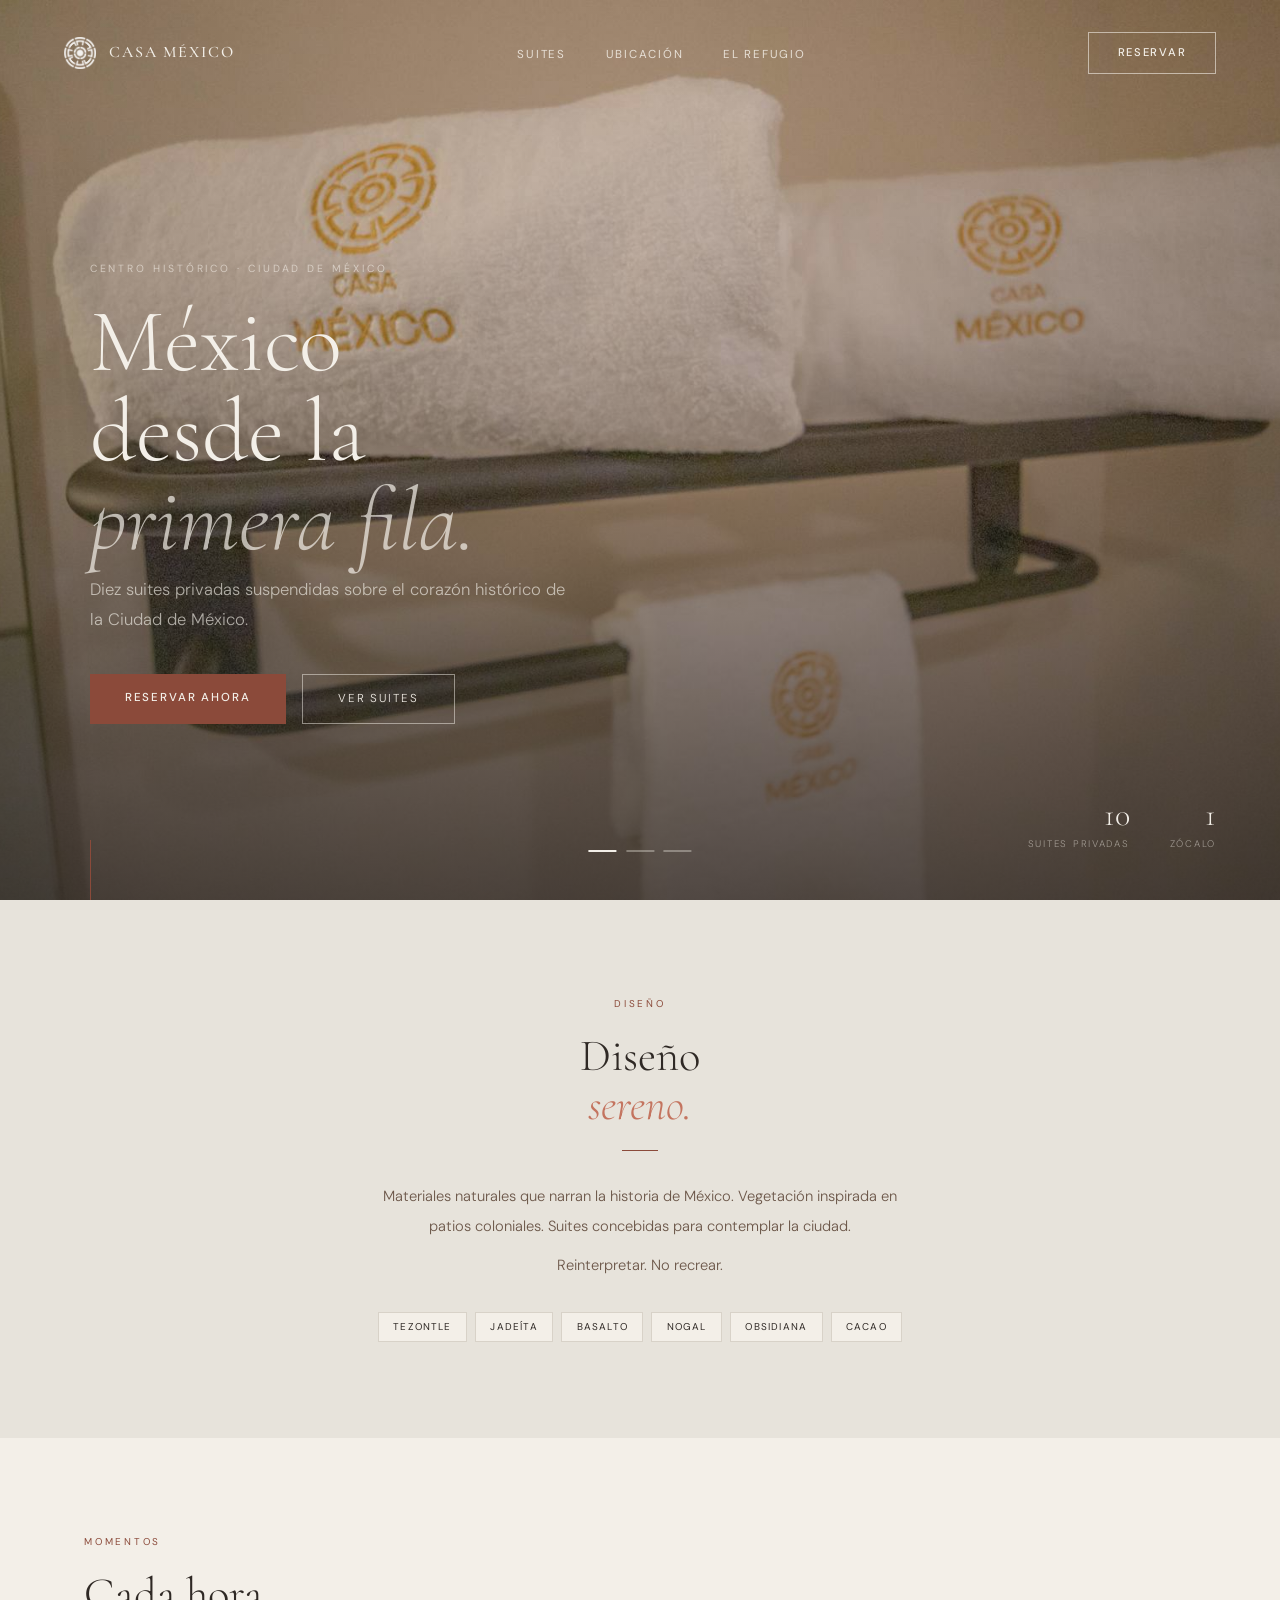
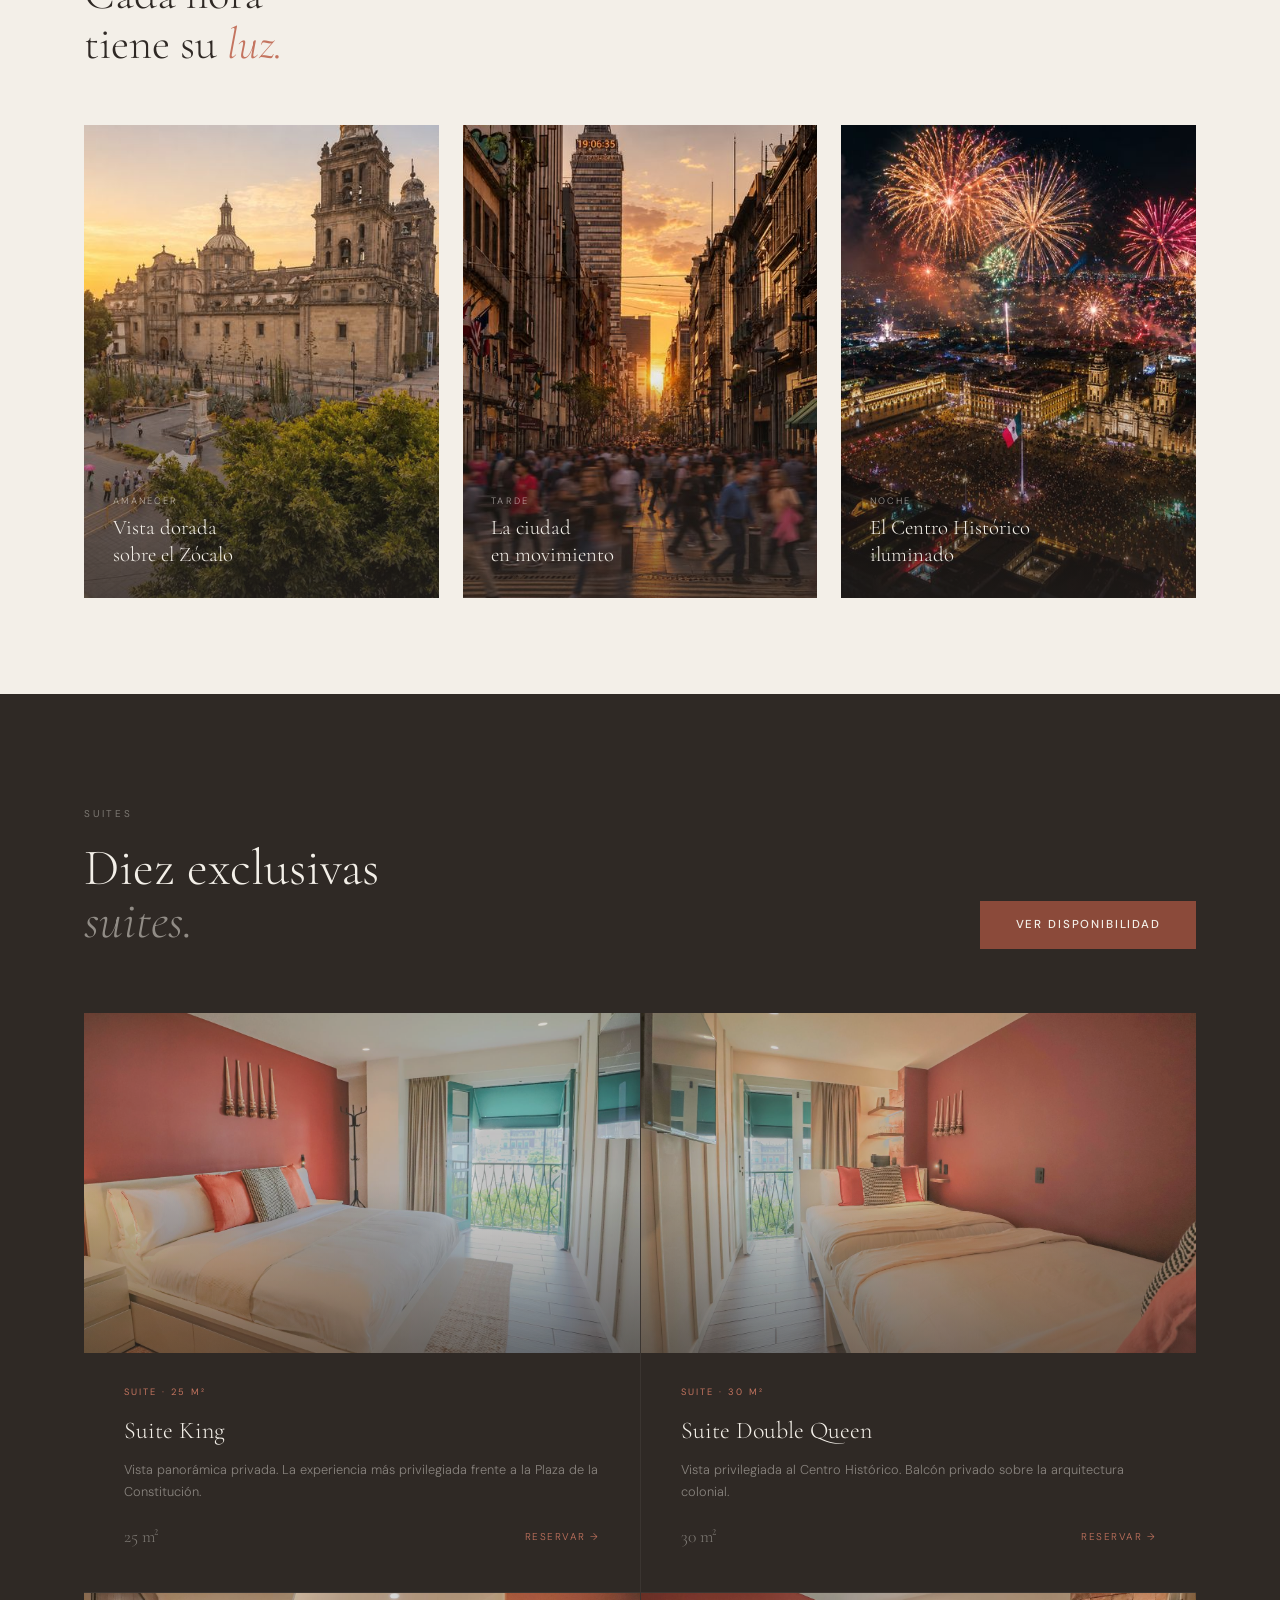
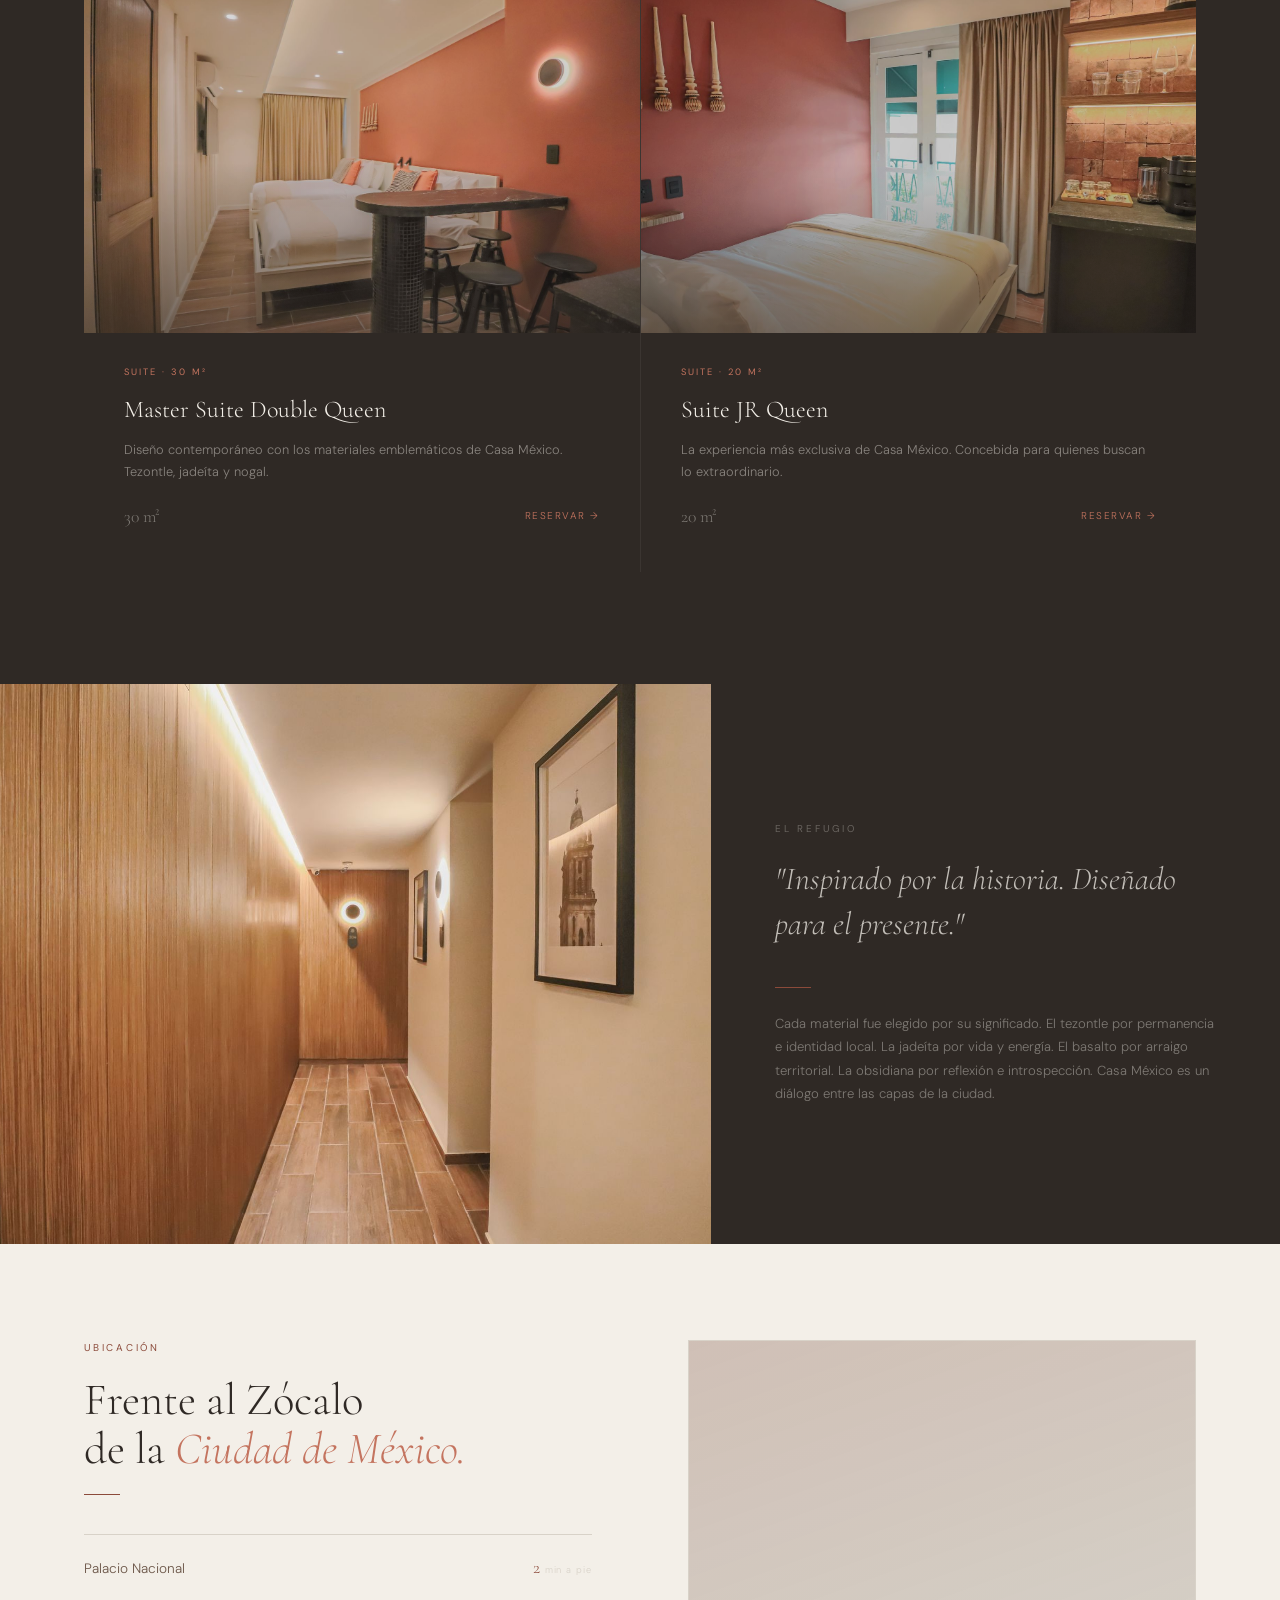
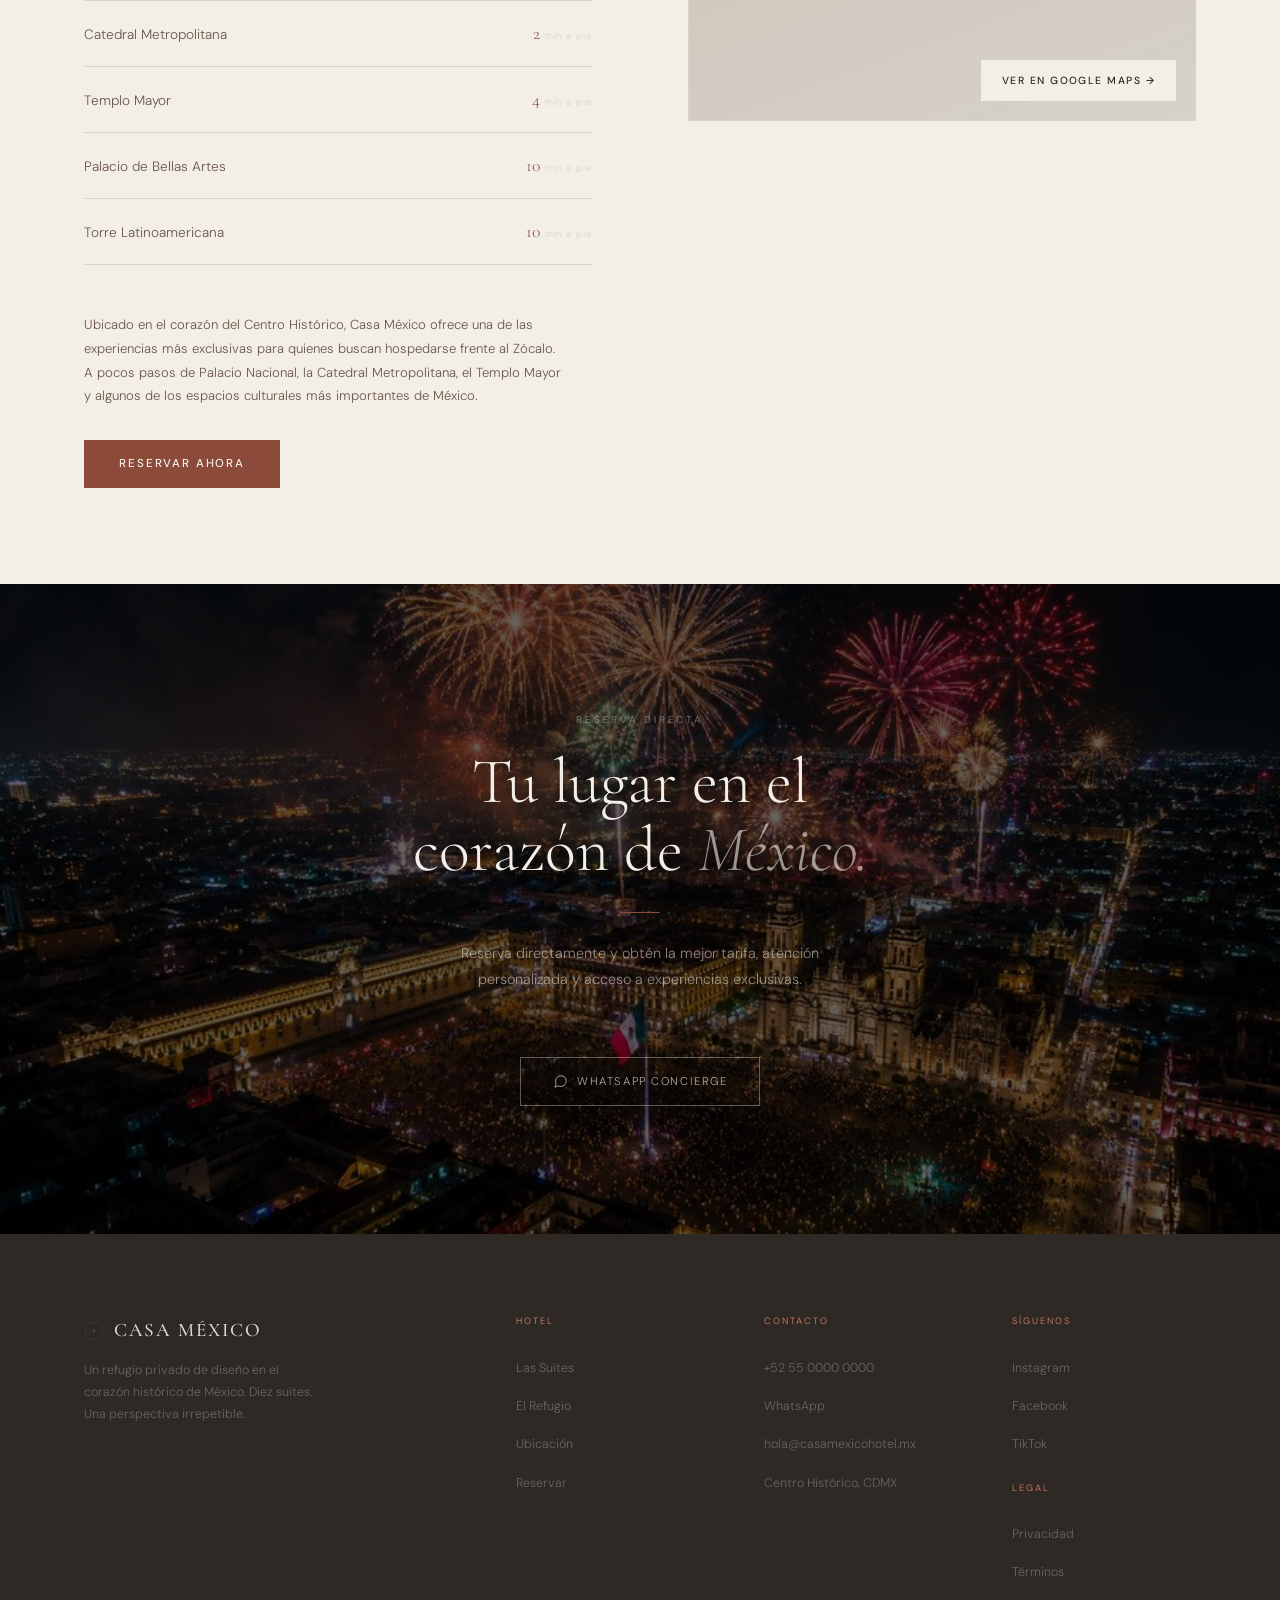
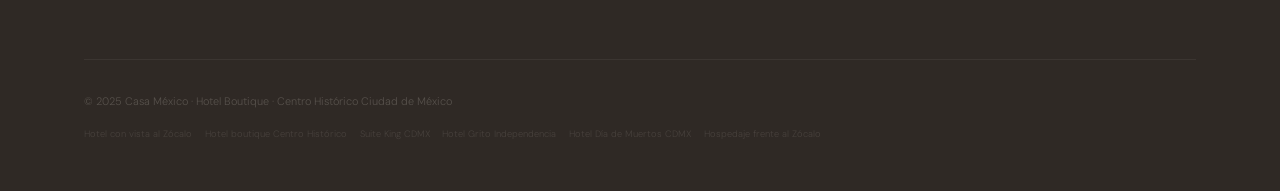
==== index.html @ 873e2fa2 "Add files via upload" ====
<!DOCTYPE html>
<html lang="es">
<head>
<meta charset="UTF-8">
<link rel="icon" type="image/x-icon" href="images/favicon.ico">
<meta name="viewport" content="width=device-width, initial-scale=1.0">
<title>Casa México — Hotel Boutique Frente al Zócalo, Centro Histórico CDMX</title>
<meta name="description" content="Diez suites privadas sobre el Zócalo de la Ciudad de México. Hotel boutique de diseño en el corazón del Centro Histórico. Reserva directa.">
<link rel="preconnect" href="https://fonts.googleapis.com">
<link rel="preconnect" href="https://fonts.gstatic.com" crossorigin>
<link href="https://fonts.googleapis.com/css2?family=Cormorant+Garamond:ital,wght@0,300;0,400;0,500;1,300;1,400&family=DM+Sans:opsz,wght@9..40,300;9..40,400;9..40,500&display=swap" rel="stylesheet">
<link rel="stylesheet" href="css/style.css">

<!-- SEO: canonical + robots -->
<link rel="canonical" href="https://www.lacasamexico.com/">
<meta name="robots" content="index, follow">
<meta name="theme-color" content="#2F2925">

<!-- Open Graph / social sharing -->
<meta property="og:type" content="website">
<meta property="og:site_name" content="Casa México Suites">
<meta property="og:title" content="Casa México — Hotel Boutique Frente al Zócalo, Centro Histórico CDMX">
<meta property="og:description" content="Diez suites privadas sobre el Zócalo de la Ciudad de México. Hotel boutique de diseño en el corazón del Centro Histórico. Reserva directa.">
<meta property="og:image" content="https://www.lacasamexico.com/images/hero/hero-02-zocalo.jpg">
<meta property="og:url" content="https://www.lacasamexico.com/">
<meta property="og:locale" content="es_MX">

<!-- Twitter card -->
<meta name="twitter:card" content="summary_large_image">
<meta name="twitter:title" content="Casa México — Hotel Boutique Frente al Zócalo, Centro Histórico CDMX">
<meta name="twitter:description" content="Diez suites privadas sobre el Zócalo de la Ciudad de México. Hotel boutique de diseño en el corazón del Centro Histórico.">
<meta name="twitter:image" content="https://www.lacasamexico.com/images/hero/hero-02-zocalo.jpg">

<!-- Structured data (Schema.org) for rich results and GEO (AI answer engines) -->
<script type="application/ld+json">
{
  "@context": "https://schema.org",
  "@type": "Hotel",
  "name": "Casa México Suites",
  "description": "Hotel boutique de diez suites privadas frente al Zócalo, en el Centro Histórico de la Ciudad de México.",
  "image": "https://www.lacasamexico.com/images/hero/hero-02-zocalo.jpg",
  "url": "https://www.lacasamexico.com/",
  "telephone": "+52-55-1821-4245",
  "priceRange": "$$$",
  "address": {
    "@type": "PostalAddress",
    "streetAddress": "Centro Histórico",
    "addressLocality": "Ciudad de México",
    "addressRegion": "CDMX",
    "addressCountry": "MX"
  },
  "amenityFeature": [
    { "@type": "LocationFeatureSpecification", "name": "Vista al Zócalo" },
    { "@type": "LocationFeatureSpecification", "name": "Diseño boutique" },
    { "@type": "LocationFeatureSpecification", "name": "Reservación directa" }
  ]
}
</script>
</head>
<body>

<!-- NAV -->
<nav id="nav">
  <a href="#" class="nav-logo" aria-label="Casa México">
    <img src="images/logo.webp" class="nav-logo-mark" alt="Casa México logo" width="567" height="567" aria-hidden="true">
    <span class="nav-logo-text">Casa México</span>
  </a>
  <ul class="nav-links" id="navLinks">
    <li><a href="#suites">Suites</a></li>
    <li><a href="#ubicacion">Ubicación</a></li>
    <li><a href="#refugio">El Refugio</a></li>
  </ul>
  <a href="#reservar" class="nav-cta">Reservar</a>
  <button class="hamburger" id="hamburger" aria-label="Menú">
    <span></span><span></span><span></span>
  </button>
</nav>

<!-- HERO -->
<section class="hero" id="inicio">
  <div class="hero-marquee" id="heroMarquee">
    <img class="hero-img is-active" src="images/hero/hero-01-suite-terracota.jpg" alt="Suite Casa México — vista interior con pared terracota" loading="eager">
    <img class="hero-img" src="images/hero/hero-02-zocalo.jpg" alt="Vista panorámica del Zócalo de la Ciudad de México desde Casa México">
    <img class="hero-img" src="images/hero/hero-03-suite-entrada.jpg" alt="Suite Casa México — entrada con luminaria circular y materiales artesanales">
  </div>
  <div class="hero-overlay"></div>
  <div class="hero-content">
    <p class="hero-eyebrow">Centro Histórico · Ciudad de México</p>
    <h1 class="hero-hl">México<br>desde la<br><em>primera fila.</em></h1>
    <p class="hero-sub">Diez suites privadas suspendidas sobre el corazón histórico de la Ciudad de México.</p>
    <div class="hero-actions">
      <a href="#reservar" class="btn-primary">Reservar ahora</a>
      <a href="#suites" class="btn-outline">Ver suites</a>
    </div>
  </div>
  <div class="hero-stats">
    <div>
      <span class="hero-stat-n">10</span>
      <span class="hero-stat-l">Suites privadas</span>
    </div>
    <div>
      <span class="hero-stat-n">1</span>
      <span class="hero-stat-l">Zócalo</span>
    </div>
  </div>
  <div class="hero-marquee-dots" id="heroDots">
    <button class="is-active" aria-label="Vista 1" data-index="0"></button>
    <button aria-label="Vista 2" data-index="1"></button>
    <button aria-label="Vista 3" data-index="2"></button>
  </div>
  <div class="scroll-line"></div>
</section>

<!-- DISEÑO (texto, sin imagen — fotos integradas en el hero) -->
<div class="diseno-section" id="diseno">
  <div class="diseno-inner">
    <p class="eyebrow reveal">Diseño</p>
    <h2 class="section-title reveal">Diseño<br><em>sereno.</em></h2>
    <div class="rule reveal"></div>
    <div class="diseno-body reveal">
      <p>Materiales naturales que narran la historia de México. Vegetación inspirada en patios coloniales. Suites concebidas para contemplar la ciudad.</p>
      <p>Reinterpretar. No recrear.</p>
    </div>
    <div class="materials-row reveal">
      <span class="material-chip">Tezontle</span>
      <span class="material-chip">Jadeíta</span>
      <span class="material-chip">Basalto</span>
      <span class="material-chip">Nogal</span>
      <span class="material-chip">Obsidiana</span>
      <span class="material-chip">Cacao</span>
    </div>
  </div>
</div>

<!-- MOMENTOS -->
<section class="momentos-section" id="momentos">
  <div class="container">
    <p class="eyebrow reveal">Momentos</p>
    <h2 class="section-title reveal">Cada hora<br>tiene su <em>luz.</em></h2>
    <div class="momentos-grid reveal">
      <div class="momento-item">
        <img src="images/momentos/momento-01-amanecer.jpg" alt="Amanecer sobre el Zócalo">
        <div class="momento-overlay"></div>
        <div class="momento-caption">
          <span class="momento-label">Amanecer</span>
          <span class="momento-title">Vista dorada<br>sobre el Zócalo</span>
        </div>
      </div>
      <div class="momento-item">
        <img src="images/momentos/momento-02-tarde.jpg" alt="La tarde en el Centro Histórico">
        <div class="momento-overlay"></div>
        <div class="momento-caption">
          <span class="momento-label">Tarde</span>
          <span class="momento-title">La ciudad<br>en movimiento</span>
        </div>
      </div>
      <div class="momento-item">
        <img src="images/momentos/momento-03-noche.jpg" alt="El Centro Histórico iluminado de noche">
        <div class="momento-overlay"></div>
        <div class="momento-caption">
          <span class="momento-label">Noche</span>
          <span class="momento-title">El Centro Histórico<br>iluminado</span>
        </div>
      </div>
    </div>
  </div>
</section>

<!-- SUITES -->
<section class="suites-section" id="suites">
  <div class="container">
    <div class="suites-header">
      <div>
        <p class="eyebrow" style="color:rgba(243,239,232,.4)">Suites</p>
      <h2 class="suites-title reveal">Diez exclusivas<br><em>suites.</em></h2>
      </div>
      <a href="#reservar" class="btn-primary">Ver disponibilidad</a>
    </div>
    <div class="suites-grid reveal">
      <a href="#reservar" class="suite-card">
        <div class="suite-img">
          <img src="images/suites/suite-king.jpg" alt="Suite King">
          <div class="suite-img-overlay"></div>
        </div>
        <div class="suite-body">
          <span class="suite-type">Suite · 25 m²</span>
          <h3 class="suite-name">Suite King</h3>
          <p class="suite-desc">Vista panorámica privada. La experiencia más privilegiada frente a la Plaza de la Constitución.</p>
          <div class="suite-meta">
            <span class="suite-size">25 m²</span>
            <span class="suite-link">Reservar →</span>
          </div>
        </div>
      </a>
      <a href="#reservar" class="suite-card">
        <div class="suite-img">
          <img src="images/suites/suite-double-queen.jpg" alt="Suite Double Queen">
          <div class="suite-img-overlay"></div>
        </div>
        <div class="suite-body">
          <span class="suite-type">Suite · 30 m²</span>
          <h3 class="suite-name">Suite Double Queen</h3>
          <p class="suite-desc">Vista privilegiada al Centro Histórico. Balcón privado sobre la arquitectura colonial.</p>
          <div class="suite-meta">
            <span class="suite-size">30 m²</span>
            <span class="suite-link">Reservar →</span>
          </div>
        </div>
      </a>
      <a href="#reservar" class="suite-card">
        <div class="suite-img">
          <img src="images/suites/master-suite-double-queen.jpg" alt="Master Suite Double Queen">
          <div class="suite-img-overlay"></div>
        </div>
        <div class="suite-body">
          <span class="suite-type">Suite · 30 m²</span>
          <h3 class="suite-name">Master Suite Double Queen</h3>
          <p class="suite-desc">Diseño contemporáneo con los materiales emblemáticos de Casa México. Tezontle, jadeíta y nogal.</p>
          <div class="suite-meta">
            <span class="suite-size">30 m²</span>
            <span class="suite-link">Reservar →</span>
          </div>
        </div>
      </a>
      <a href="#reservar" class="suite-card">
        <div class="suite-img">
          <img src="images/suites/suite-jr-queen.jpg" alt="Suite JR Queen">
          <div class="suite-img-overlay"></div>
        </div>
        <div class="suite-body">
          <span class="suite-type">Suite · 20 m²</span>
          <h3 class="suite-name">Suite JR Queen</h3>
          <p class="suite-desc">La experiencia más exclusiva de Casa México. Concebida para quienes buscan lo extraordinario.</p>
          <div class="suite-meta">
            <span class="suite-size">20 m²</span>
            <span class="suite-link">Reservar →</span>
          </div>
        </div>
      </a>
    </div>
  </div>
</section>

<!-- EL REFUGIO -->
<div class="refugio-section" id="refugio">
  <div class="refugio-grid">
    <div class="refugio-img">
      <img src="images/refugio/acceso-refugio.jpg" alt="Acceso privado a El Refugio, Casa México">
    </div>
    <div class="refugio-content">
      <p class="eyebrow" style="color:rgba(243,239,232,.3)" >El Refugio</p>
      <blockquote class="refugio-quote reveal">"Inspirado por la historia. Diseñado para el presente."</blockquote>
      <div class="refugio-rule"></div>
      <p class="refugio-body reveal">Cada material fue elegido por su significado. El tezontle por permanencia e identidad local. La jadeíta por vida y energía. El basalto por arraigo territorial. La obsidiana por reflexión e introspección. Casa México es un diálogo entre las capas de la ciudad.</p>
    </div>
  </div>
</div>

<!-- UBICACIÓN -->
<section class="ubicacion-section" id="ubicacion">
  <div class="container">
    <div class="ubicacion-grid">
      <div>
        <p class="eyebrow reveal">Ubicación</p>
        <h2 class="section-title reveal">Frente al Zócalo<br>de la <em>Ciudad de México.</em></h2>
        <div class="rule reveal"></div>
        <div class="walk-list reveal">
          <div class="walk-item">
            <span class="walk-place">Palacio Nacional</span>
            <span class="walk-time">2<span>min a pie</span></span>
          </div>
          <div class="walk-item">
            <span class="walk-place">Catedral Metropolitana</span>
            <span class="walk-time">2<span>min a pie</span></span>
          </div>
          <div class="walk-item">
            <span class="walk-place">Templo Mayor</span>
            <span class="walk-time">4<span>min a pie</span></span>
          </div>
          <div class="walk-item">
            <span class="walk-place">Palacio de Bellas Artes</span>
            <span class="walk-time">10<span>min a pie</span></span>
          </div>
          <div class="walk-item">
            <span class="walk-place">Torre Latinoamericana</span>
            <span class="walk-time">10<span>min a pie</span></span>
          </div>
        </div>
        <p class="ubicacion-seo reveal">Ubicado en el corazón del Centro Histórico, Casa México ofrece una de las experiencias más exclusivas para quienes buscan hospedarse frente al Zócalo. A pocos pasos de Palacio Nacional, la Catedral Metropolitana, el Templo Mayor y algunos de los espacios culturales más importantes de México.</p>
        <a href="#reservar" class="btn-primary" style="margin-top:2rem;display:inline-block">Reservar ahora</a>
      </div>
      <div>
        <div class="map-block reveal">
          <iframe class="map-frame" src="https://maps.google.com/maps?q=19.4337551,-99.134352&z=16&output=embed" loading="lazy" referrerpolicy="no-referrer-when-downgrade" title="Casa México en el mapa"></iframe>
          <div class="map-tint"></div>
          <a href="https://maps.app.goo.gl/H4fQFqKNzfEJtXn68" target="_blank" rel="noopener" class="map-link">Ver en Google Maps →</a>
        </div>
      </div>
    </div>
  </div>
</section>

<!-- CIERRE / RESERVA -->
<section class="cierre-section" id="reservar">
  <img class="cierre-img" src="images/cierre/zocalo-noche.jpg" alt="Vista nocturna del Zócalo desde Casa México">
  <div class="cierre-content">
    <p class="eyebrow" style="color:rgba(243,239,232,.4)">Reserva directa</p>
    <h2 class="cierre-title">Tu lugar en el<br>corazón de <em>México.</em></h2>
    <div class="cierre-rule"></div>
    <p class="cierre-sub">Reserva directamente y obtén la mejor tarifa, atención personalizada y acceso a experiencias exclusivas.</p>
    <div class="cierre-ctas">
      <div class="reservar-widget">
        <script type="text/javascript" src="https://resx.octorate.com/octobook/resources/widget/js/form.js" data-sitekey="286c792a217ca7bfc281cea5f27893cb"></script>
      </div>
      <a href="https://wa.me/525500000000" class="btn-wa">
        <svg width="15" height="15" viewBox="0 0 24 24" fill="none" stroke="currentColor" stroke-width="1.5" aria-hidden="true"><path d="M21 11.5a8.38 8.38 0 01-.9 3.8 8.5 8.5 0 01-7.6 4.7 8.38 8.38 0 01-3.8-.9L3 21l1.9-5.7a8.38 8.38 0 01-.9-3.8 8.5 8.5 0 014.7-7.6 8.38 8.38 0 013.8-.9h.5a8.48 8.48 0 018 8v.5z"/></svg>
        WhatsApp Concierge
      </a>
    </div>
  </div>
</section>

<!-- FOOTER -->
<footer>
  <div class="container">
    <div class="footer-top">
      <div>
        <div class="footer-brand-name">
          <svg width="20" height="20" viewBox="0 0 80 80" fill="none" aria-hidden="true"><circle cx="40" cy="40" r="36" stroke="rgba(243,239,232,.4)" stroke-width="1.2"/><circle cx="40" cy="40" r="4" fill="rgba(243,239,232,.4)"/><line x1="40" y1="4" x2="40" y2="14" stroke="rgba(243,239,232,.4)" stroke-width="1.2"/><line x1="40" y1="66" x2="40" y2="76" stroke="rgba(243,239,232,.4)" stroke-width="1.2"/><line x1="4" y1="40" x2="14" y2="40" stroke="rgba(243,239,232,.4)" stroke-width="1.2"/><line x1="66" y1="40" x2="76" y2="40" stroke="rgba(243,239,232,.4)" stroke-width="1.2"/></svg>
          Casa México
        </div>
        <p class="footer-tagline">Un refugio privado de diseño en el corazón histórico de México. Diez suites. Una perspectiva irrepetible.</p>
      </div>
      <div>
        <h4 class="footer-col-title">Hotel</h4>
        <ul class="footer-links">
          <li><a href="#suites">Las Suites</a></li>
          <li><a href="#refugio">El Refugio</a></li>
          <li><a href="#ubicacion">Ubicación</a></li>
          <li><a href="#reservar">Reservar</a></li>
        </ul>
      </div>
      <div>
        <h4 class="footer-col-title">Contacto</h4>
        <ul class="footer-links">
          <li><a href="tel:+52550000000">+52 55 0000 0000</a></li>
          <li><a href="https://wa.me/525500000000">WhatsApp</a></li>
          <li><a href="mailto:hola@casamexicohotel.mx">hola@casamexicohotel.mx</a></li>
          <li><a href="#">Centro Histórico, CDMX</a></li>
        </ul>
      </div>
      <div>
        <h4 class="footer-col-title">Síguenos</h4>
        <ul class="footer-links">
          <li><a href="#">Instagram</a></li>
          <li><a href="#">Facebook</a></li>
          <li><a href="#">TikTok</a></li>
        </ul>
        <h4 class="footer-col-title" style="margin-top:1.5rem">Legal</h4>
        <ul class="footer-links">
          <li><a href="#">Privacidad</a></li>
          <li><a href="#">Términos</a></li>
        </ul>
      </div>
    </div>
    <div class="footer-bottom">
      <p class="footer-copy">© 2025 Casa México · Hotel Boutique · Centro Histórico Ciudad de México</p>
      <div class="footer-seo">
        <a href="#">Hotel con vista al Zócalo</a>
        <a href="#">Hotel boutique Centro Histórico</a>
        <a href="#">Suite King CDMX</a>
        <a href="#">Hotel Grito Independencia</a>
        <a href="#">Hotel Día de Muertos CDMX</a>
        <a href="#">Hospedaje frente al Zócalo</a>
      </div>
    </div>
  </div>
</footer>

<script src="js/script.js" defer></script>
</body>
</html>
---- css/style.css ----
*,*::before,*::after{box-sizing:border-box;margin:0;padding:0}
:root{
  --hueso:#F3EFE8;
  --marmol:#E7E3DB;
  --greige:#D8D2C8;
  --salvia:#8F9A84;
  --musgo:#5E6657;
  --nogal:#6B5648;
  --cafe:#2F2925;
  --terracota:#8B4A3A;
  --terracota-light:#C4745F;
  --jadeita:#7A8F6A;
  --serif:'Cormorant Garamond',Georgia,serif;
  --sans:'DM Sans',system-ui,sans-serif;
}
html{scroll-behavior:smooth}
body{background:var(--hueso);color:var(--cafe);font-family:var(--sans);font-weight:300;line-height:1.7;overflow-x:hidden}

/* NAV */
nav{position:fixed;top:0;left:0;right:0;z-index:100;display:flex;align-items:center;justify-content:space-between;padding:2rem 5%;transition:all .4s}
nav.scrolled{background:rgba(243,239,232,.96);backdrop-filter:blur(16px);padding:1.2rem 5%;border-bottom:.5px solid rgba(107,86,72,.12)}
.nav-logo{display:flex;align-items:center;gap:.8rem;text-decoration:none}
.nav-logo-mark{width:32px;height:32px;opacity:.9;filter:none;transition:filter .4s,opacity .4s}
nav.scrolled .nav-logo-mark{filter:brightness(0);opacity:.7}
.nav-logo-text{font-family:var(--serif);font-size:1rem;font-weight:500;letter-spacing:.12em;color:var(--hueso);text-transform:uppercase;transition:color .4s}
nav.scrolled .nav-logo-text{color:var(--cafe)}
.nav-links{display:flex;gap:2.5rem;list-style:none}
.nav-links a{color:rgba(243,239,232,.85);text-decoration:none;font-size:.72rem;letter-spacing:.15em;text-transform:uppercase;font-weight:400;transition:color .4s}
.nav-links a:hover{color:var(--hueso)}
nav.scrolled .nav-links a{color:var(--nogal)}
nav.scrolled .nav-links a:hover{color:var(--terracota)}
.nav-cta{background:transparent;color:var(--hueso);border:1px solid rgba(243,239,232,.6);padding:.65rem 1.8rem;font-family:var(--sans);font-size:.7rem;font-weight:500;letter-spacing:.15em;text-transform:uppercase;cursor:pointer;text-decoration:none;transition:all .4s}
.nav-cta:hover{background:rgba(243,239,232,.15);border-color:var(--hueso)}
nav.scrolled .nav-cta{background:var(--terracota);color:var(--hueso);border-color:var(--terracota)}
nav.scrolled .nav-cta:hover{background:var(--cafe);border-color:var(--cafe)}
.hamburger{display:none;flex-direction:column;gap:5px;cursor:pointer;background:none;border:none;padding:.3rem}
.hamburger span{width:22px;height:1px;background:var(--hueso);display:block;transition:background .4s}
nav.scrolled .hamburger span{background:var(--cafe)}

/* HERO */
.hero{position:relative;height:100svh;min-height:600px;display:flex;align-items:flex-end;overflow:hidden}
.hero-marquee{position:absolute;inset:0;width:100%;height:100%}
.hero-img{position:absolute;inset:0;width:100%;height:100%;object-fit:cover;object-position:center;opacity:0;transition:opacity 1.8s ease}
.hero-img.is-active{opacity:1}
.hero-overlay{position:absolute;inset:0;background:linear-gradient(to top,rgba(47,41,37,.75) 0%,rgba(47,41,37,.2) 50%,rgba(47,41,37,.05) 100%);z-index:1}
.hero-marquee-dots{position:absolute;bottom:3rem;left:50%;transform:translateX(-50%);z-index:2;display:flex;gap:.6rem}
.hero-marquee-dots button{width:28px;height:2px;background:rgba(243,239,232,.35);border:none;padding:0;cursor:pointer;transition:background .4s ease}
.hero-marquee-dots button.is-active{background:var(--hueso)}
.hero-content{position:relative;z-index:2;padding:0 7% 5rem;max-width:100%}
.hero-eyebrow{font-size:.65rem;letter-spacing:.28em;text-transform:uppercase;color:rgba(243,239,232,.6);margin-bottom:1.2rem;font-weight:400}
.hero-hl{font-family:var(--serif);font-size:clamp(3.2rem,7vw,6.5rem);font-weight:300;line-height:1.0;color:var(--hueso);margin-bottom:.6rem}
.hero-hl em{font-style:italic;color:rgba(243,239,232,.7)}
.hero-sub{font-size:clamp(.88rem,1.3vw,1.05rem);color:rgba(243,239,232,.65);margin-bottom:2.5rem;font-weight:300;max-width:480px;line-height:1.75}
.hero-actions{display:flex;gap:1rem;flex-wrap:wrap}
.btn-primary{background:var(--terracota);color:var(--hueso);border:none;padding:.9rem 2.2rem;font-family:var(--sans);font-size:.72rem;font-weight:500;letter-spacing:.16em;text-transform:uppercase;cursor:pointer;text-decoration:none;display:inline-block;transition:background .2s}
.btn-primary:hover{background:var(--cafe)}
.btn-outline{background:transparent;color:var(--hueso);border:.5px solid rgba(243,239,232,.5);padding:.9rem 2.2rem;font-family:var(--sans);font-size:.72rem;font-weight:300;letter-spacing:.16em;text-transform:uppercase;cursor:pointer;text-decoration:none;display:inline-block;transition:border-color .2s,color .2s}
.btn-outline:hover{border-color:var(--hueso);color:var(--hueso)}
.hero-stats{position:absolute;bottom:3rem;right:5%;z-index:2;display:flex;gap:2.5rem;text-align:right}
.hero-stat-n{font-family:var(--serif);font-size:2rem;font-weight:300;color:var(--hueso);display:block;line-height:1}
.hero-stat-l{font-size:.6rem;letter-spacing:.18em;text-transform:uppercase;color:rgba(243,239,232,.5);display:block;margin-top:.3rem}
.scroll-line{position:absolute;bottom:0;left:7%;width:.5px;height:60px;background:var(--terracota);z-index:2}

/* SECTIONS */
section{padding:6rem 0}
.container{max-width:1240px;margin:0 auto;padding:0 5%}
.eyebrow{font-size:.62rem;letter-spacing:.28em;text-transform:uppercase;color:var(--terracota);margin-bottom:1.2rem;font-weight:400}
.section-title{font-family:var(--serif);font-size:clamp(1.8rem,3.5vw,3rem);font-weight:300;line-height:1.1;color:var(--cafe);margin-bottom:1.2rem}
.section-title em{font-style:italic;color:var(--terracota-light)}
.rule{width:36px;height:.5px;background:var(--terracota);margin-bottom:2rem}

/* DISEÑO — bloque de texto (fotos integradas en marquesina del hero) */
.diseno-section{background:var(--marmol);padding:6rem 0}
.diseno-inner{max-width:680px;margin:0 auto;padding:0 5%;text-align:center}
.diseno-inner .eyebrow{justify-content:center}
.diseno-inner .rule{margin:0 auto 2rem}
.diseno-body{font-size:.92rem;color:var(--nogal);line-height:2;font-weight:300}
.diseno-body p{margin-bottom:.6rem}
.materials-row{display:flex;flex-wrap:wrap;justify-content:center;gap:.5rem;margin-top:2rem}
.material-chip{font-size:.62rem;letter-spacing:.12em;text-transform:uppercase;color:var(--cafe);border:.5px solid var(--greige);padding:.35rem .9rem;font-weight:400;background:var(--hueso)}

/* MOMENTOS */
.momentos-section{background:var(--hueso)}
.momentos-grid{display:grid;grid-template-columns:repeat(3,1fr);gap:1.5rem;margin-top:3.5rem}
.momento-item{position:relative;overflow:hidden;aspect-ratio:3/4;cursor:pointer}
.momento-item img{width:100%;height:100%;object-fit:cover;transition:transform .6s ease;display:block}
.momento-item:hover img{transform:scale(1.04)}
.momento-overlay{position:absolute;inset:0;background:linear-gradient(to top,rgba(47,41,37,.6) 0%,transparent 55%);pointer-events:none}
.momento-caption{position:absolute;bottom:1.8rem;left:1.8rem;z-index:1}
.momento-label{font-size:.58rem;letter-spacing:.22em;text-transform:uppercase;color:rgba(243,239,232,.6);display:block;margin-bottom:.3rem}
.momento-title{font-family:var(--serif);font-size:1.3rem;font-weight:300;color:var(--hueso);line-height:1.2}

/* SUITES */
.suites-section{background:var(--cafe);padding:7rem 0}
.suites-header{display:flex;justify-content:space-between;align-items:flex-end;margin-bottom:4rem;flex-wrap:wrap;gap:1.5rem}
.suites-title{font-family:var(--serif);font-size:clamp(2rem,4vw,3.5rem);font-weight:300;color:var(--hueso);line-height:1.05}
.suites-title em{font-style:italic;color:rgba(243,239,232,.5)}
.suites-grid{display:grid;grid-template-columns:repeat(2,1fr);gap:1px;background:rgba(243,239,232,.06)}
.suite-card{background:var(--cafe);overflow:hidden;position:relative;text-decoration:none;display:block}
.suite-card:hover .suite-img img{transform:scale(1.04)}
.suite-img{height:340px;overflow:hidden;position:relative}
.suite-img img{width:100%;height:100%;object-fit:cover;transition:transform .6s ease;display:block;filter:brightness(.88)}
.suite-img-overlay{position:absolute;inset:0;background:linear-gradient(to top,rgba(47,41,37,.5) 0%,transparent 50%)}
.suite-body{padding:2rem 2.5rem 2.5rem}
.suite-type{font-size:.58rem;letter-spacing:.22em;text-transform:uppercase;color:var(--terracota-light);margin-bottom:.6rem;display:block;font-weight:400}
.suite-name{font-family:var(--serif);font-size:1.5rem;font-weight:300;color:var(--hueso);margin-bottom:.5rem}
.suite-desc{font-size:.8rem;color:rgba(243,239,232,.45);font-weight:300;line-height:1.7;margin-bottom:1.2rem}
.suite-meta{display:flex;gap:1.5rem;align-items:center}
.suite-size{font-family:var(--serif);font-size:1.1rem;color:rgba(243,239,232,.4)}
.suite-link{font-size:.62rem;letter-spacing:.15em;text-transform:uppercase;color:var(--terracota-light);margin-left:auto;transition:color .2s}
.suite-card:hover .suite-link{color:var(--hueso)}

/* REFUGIO */
.refugio-section{background:var(--marmol);padding:0}
.refugio-grid{display:grid;grid-template-columns:5fr 4fr}
.refugio-img{position:relative;min-height:560px;overflow:hidden}
.refugio-img img{width:100%;height:100%;object-fit:cover;object-position:center;display:block}
.refugio-content{padding:5rem 4rem;display:flex;flex-direction:column;justify-content:center;background:var(--cafe)}
.refugio-quote{font-family:var(--serif);font-size:clamp(1.6rem,2.5vw,2.2rem);font-weight:300;font-style:italic;color:rgba(243,239,232,.75);line-height:1.4;margin-bottom:2.5rem}
.refugio-rule{width:36px;height:.5px;background:var(--terracota);margin-bottom:1.5rem}
.refugio-body{font-size:.82rem;color:rgba(243,239,232,.4);line-height:1.8;font-weight:300}

/* UBICACIÓN */
.ubicacion-section{background:var(--hueso)}
.ubicacion-grid{display:grid;grid-template-columns:1fr 1fr;gap:6rem;align-items:start}
.walk-list{margin-top:2.5rem}
.walk-item{display:flex;justify-content:space-between;align-items:baseline;padding:1.1rem 0;border-bottom:.5px solid var(--greige)}
.walk-item:first-child{border-top:.5px solid var(--greige)}
.walk-place{font-size:.85rem;color:var(--nogal);font-weight:300}
.walk-time{font-family:var(--serif);font-size:1.1rem;color:var(--terracota)}
.walk-time span{font-size:.58rem;font-family:var(--sans);letter-spacing:.1em;color:var(--greige);margin-left:.3rem}
.map-block{background:var(--marmol);aspect-ratio:4/3;position:relative;overflow:hidden;border:.5px solid var(--greige)}
.map-frame{position:absolute;inset:0;width:100%;height:100%;border:0;filter:sepia(.55) saturate(.55) hue-rotate(-8deg) brightness(.93) contrast(1.1)}
.map-tint{position:absolute;inset:0;background:linear-gradient(160deg,rgba(139,74,58,.22) 0%,rgba(94,102,87,.12) 100%);mix-blend-mode:multiply;pointer-events:none}
.map-link{position:absolute;bottom:1.2rem;right:1.2rem;background:var(--hueso);color:var(--cafe);font-family:var(--sans);font-size:.65rem;font-weight:500;letter-spacing:.14em;text-transform:uppercase;padding:.7rem 1.3rem;text-decoration:none;transition:all .3s;z-index:2}
.map-link:hover{background:var(--terracota);color:var(--hueso)}
.ubicacion-seo{margin-top:3rem;font-size:.82rem;color:var(--nogal);line-height:1.8;font-weight:300;max-width:480px}

/* CIERRE */
.cierre-section{position:relative;overflow:hidden;min-height:560px;display:flex;align-items:center;justify-content:center;text-align:center}
.cierre-img{position:absolute;inset:0;width:100%;height:100%;object-fit:cover;object-position:center;filter:brightness(.4)}
.cierre-content{position:relative;z-index:1;padding:2rem}
.cierre-title{font-family:var(--serif);font-size:clamp(2.4rem,5vw,4.5rem);font-weight:300;color:var(--hueso);line-height:1.05;margin-bottom:.8rem}
.cierre-title em{font-style:italic;color:rgba(243,239,232,.6)}
.cierre-rule{width:40px;height:.5px;background:var(--terracota);margin:1.8rem auto}
.cierre-sub{font-size:.9rem;color:rgba(243,239,232,.55);margin-bottom:2.5rem;font-weight:300;line-height:1.8;max-width:440px;margin-left:auto;margin-right:auto}
.cierre-ctas{display:flex;gap:1rem;justify-content:center;flex-wrap:wrap}
.btn-wa{display:inline-flex;align-items:center;gap:.6rem;background:transparent;border:.5px solid rgba(243,239,232,.35);color:rgba(243,239,232,.7);padding:.9rem 2rem;font-family:var(--sans);font-size:.7rem;letter-spacing:.14em;text-transform:uppercase;text-decoration:none;transition:all .2s}
.btn-wa:hover{border-color:var(--hueso);color:var(--hueso)}

/* FOOTER */
footer{background:var(--cafe);padding:5rem 0 3rem}
.footer-top{display:grid;grid-template-columns:2fr 1fr 1fr 1fr;gap:4rem;margin-bottom:4rem}
.footer-brand-name{font-family:var(--serif);font-size:1.2rem;font-weight:500;color:rgba(243,239,232,.9);letter-spacing:.1em;text-transform:uppercase;margin-bottom:.8rem;display:flex;align-items:center;gap:.6rem}
.footer-brand-name svg{opacity:.5}
.footer-tagline{font-size:.78rem;color:rgba(243,239,232,.3);line-height:1.75;max-width:240px;font-weight:300}
.footer-col-title{font-size:.58rem;letter-spacing:.22em;text-transform:uppercase;color:var(--terracota-light);margin-bottom:1.4rem;font-weight:400}
.footer-links{list-style:none}
.footer-links li{margin-bottom:.7rem}
.footer-links a{font-size:.78rem;color:rgba(243,239,232,.3);text-decoration:none;transition:color .2s;font-weight:300}
.footer-links a:hover{color:rgba(243,239,232,.7)}
.footer-bottom{border-top:.5px solid rgba(243,239,232,.06);padding-top:2rem;display:flex;justify-content:space-between;align-items:center;flex-wrap:wrap;gap:1rem}
.footer-copy{font-size:.68rem;color:rgba(243,239,232,.2);font-weight:300}
.footer-seo{display:flex;flex-wrap:wrap;gap:.8rem}
.footer-seo a{font-size:.58rem;color:rgba(243,239,232,.12);text-decoration:none;transition:color .2s}
.footer-seo a:hover{color:rgba(243,239,232,.3)}

/* REVEAL */
.reveal{opacity:0;transform:translateY(20px);transition:opacity .7s ease,transform .7s ease}
.reveal.in{opacity:1;transform:translateY(0)}

/* RESPONSIVE */
@media(max-width:1024px){
  .ubicacion-grid,.refugio-grid{grid-template-columns:1fr}
  .suites-grid{grid-template-columns:1fr}
  .footer-top{grid-template-columns:1fr 1fr}
  .momentos-grid{gap:1rem}
  .hero-stats{display:none}
}
@media(max-width:768px){
  nav{padding:1.2rem 5%}
  nav.scrolled{padding:1rem 5%}
  .nav-links{display:none}
  .nav-links.open{display:flex;flex-direction:column;position:absolute;top:60px;left:0;right:0;background:rgba(243,239,232,.97);padding:2rem 5%;gap:1.5rem;border-bottom:.5px solid var(--greige)}
  .hamburger{display:flex}
  .momentos-grid{grid-template-columns:1fr}
  .diseno-section{padding:4rem 0}
  .suites-header{flex-direction:column;align-items:flex-start}
  .footer-top{grid-template-columns:1fr}
  .hero-content{padding:0 5% 4rem}
  .refugio-content{padding:3rem}
  .scroll-line{display:none}
  .hero-marquee-dots{display:none}
}
@media(prefers-reduced-motion:reduce){*,*::before,*::after{transition-duration:0s!important;animation-duration:0s!important}}
/* RESERVAR — widget de Octorate */
.reservar-widget{max-width:480px;width:100%;margin:0 auto}
.cierre-ctas{flex-direction:column;align-items:center;gap:1.5rem}

/* Tema del widget de Octorate (sitekey 286c792a217ca7bfc281cea5f27893cb / .octobook41206) */
.octobook41206{background:var(--hueso) !important;border:1px solid var(--greige) !important;font-family:var(--sans) !important}
.octobook41206 .octobooktitle{color:var(--cafe) !important;background:transparent !important;font-family:var(--serif) !important;font-weight:500 !important;font-size:1.7rem !important;letter-spacing:.01em !important;text-transform:none !important}
.octobook41206 label{font-family:var(--sans) !important;color:var(--nogal) !important;font-size:.7rem !important;text-transform:uppercase !important;letter-spacing:.08em !important;font-weight:500 !important}
.octobook table td.day{color:var(--cafe) !important;font-family:var(--serif) !important;font-weight:500 !important}
.octobook table td>span.month,.octobook table td>span.year{color:var(--nogal) !important}
.octobook .weekday{color:var(--nogal) !important}
.octobookpax>div>select,.octobookchild>div>select,.octobookcategory>div>select,.octobooknetwork>div>select{border:1px solid var(--greige) !important;border-radius:2px !important;color:var(--cafe) !important;font-family:var(--sans) !important;background-color:#fff !important}
.octobook41206 .octobooksubmit>div>input{background:var(--terracota) !important;color:var(--hueso) !important;border-radius:2px !important;text-transform:uppercase !important;letter-spacing:.1em !important;font-weight:500 !important;font-size:.85rem !important;font-family:var(--sans) !important;transition:background .25s ease !important}
.octobook41206 .octobooksubmit>div>input:hover{background:var(--cafe) !important}
.octorate-tooltip{color:var(--terracota) !important;font-family:var(--sans) !important}
#ui-datepicker-div-octorate{font-family:var(--sans) !important;border-color:var(--greige) !important}
#ui-datepicker-div-octorate .ui-datepicker-header{background:var(--hueso) !important}
#ui-datepicker-div-octorate .ui-datepicker-prev span{border-right-color:var(--cafe) !important}
#ui-datepicker-div-octorate .ui-datepicker-next span{border-left-color:var(--cafe) !important}
#ui-datepicker-div-octorate .ui-datepicker-title select{font-family:var(--sans) !important;color:var(--cafe) !important}
#ui-datepicker-div-octorate table{font-family:var(--sans) !important}
#ui-datepicker-div-octorate th,#ui-datepicker-div-octorate td{color:var(--nogal) !important}
#ui-datepicker-div-octorate td .ui-state-default.ui-state-hover{background:var(--marmol) !important}
#ui-datepicker-div-octorate td.ui-range-start a,#ui-datepicker-div-octorate td.ui-range-end a{background-color:var(--terracota) !important;color:var(--hueso) !important}
#ui-datepicker-div-octorate .ui-datepicker-today a{border:solid 1px var(--terracota) !important}
#ui-datepicker-div-octorate .ui-datepicker-buttonpane button{font-family:var(--sans) !important;background:var(--hueso) !important}
#ui-datepicker-div-octorate .ui-datepicker-buttonpane button[data-handler="today"]:hover{color:var(--terracota) !important}
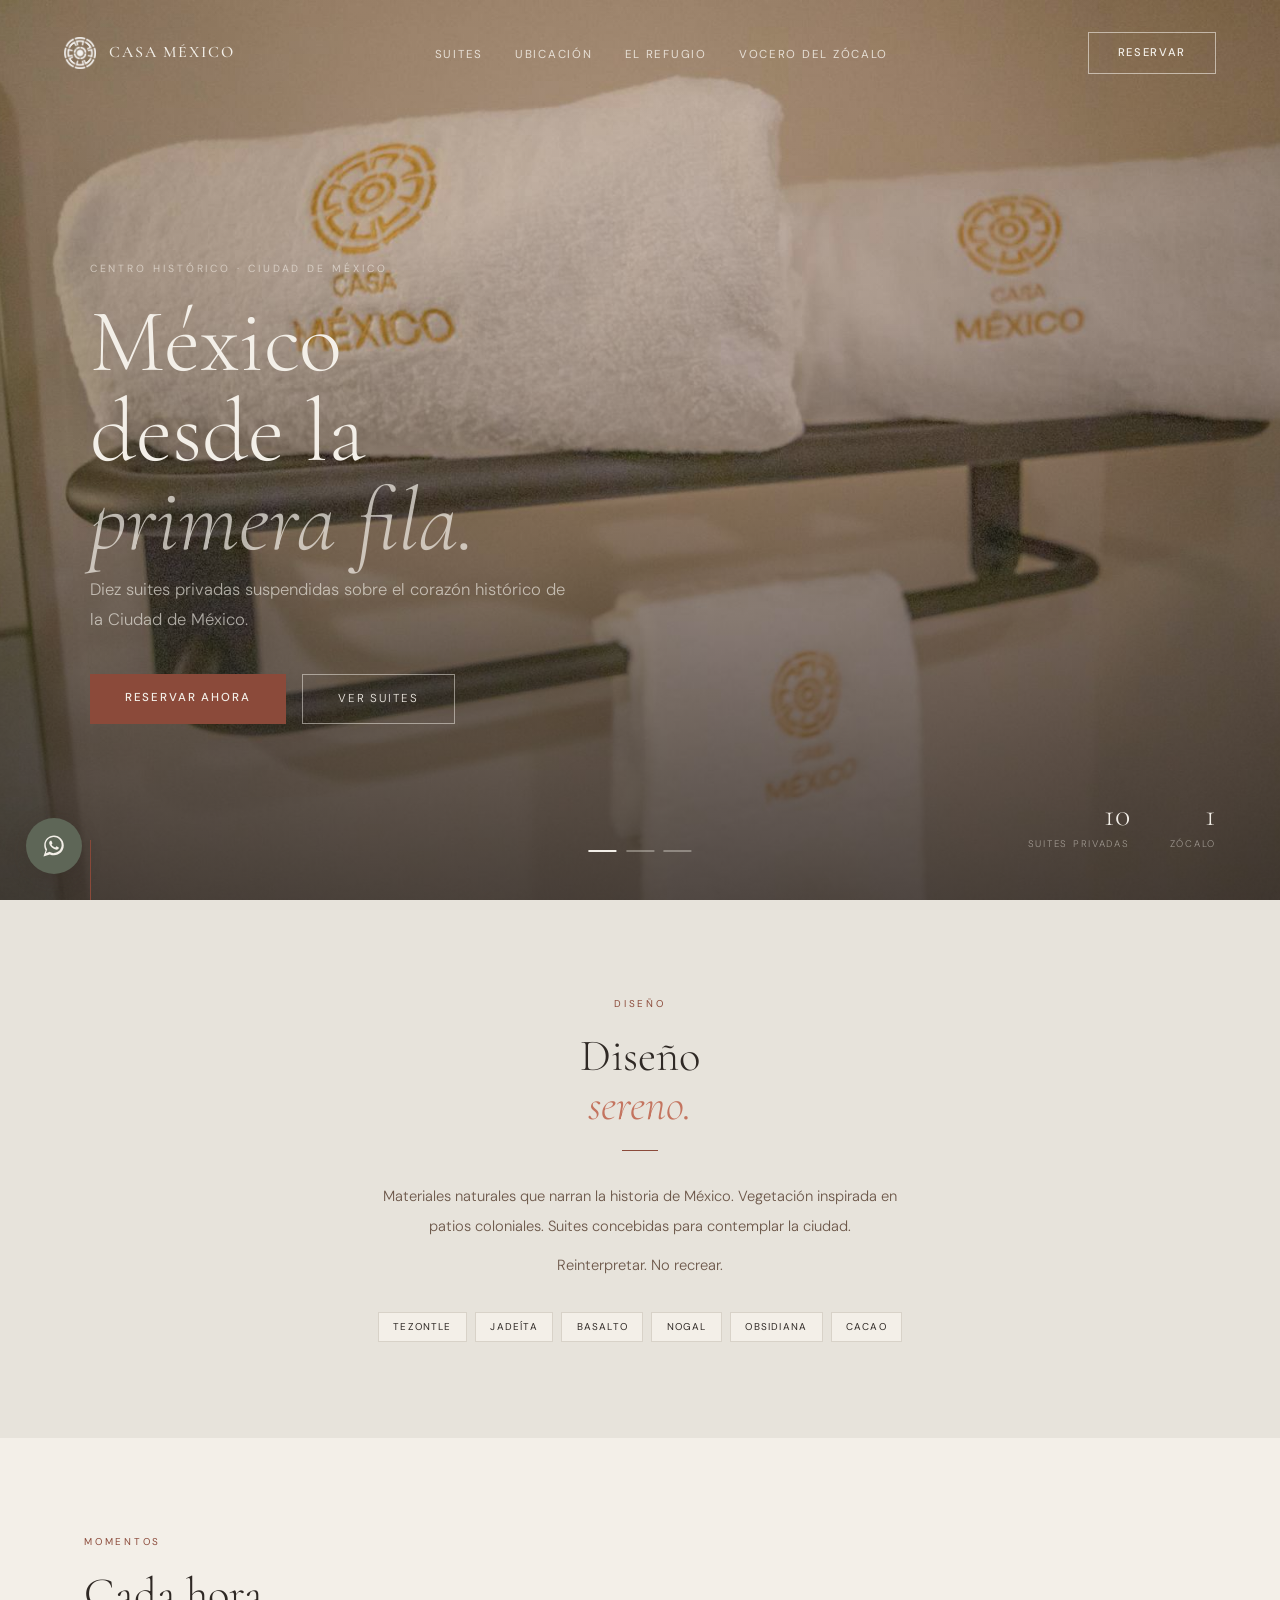
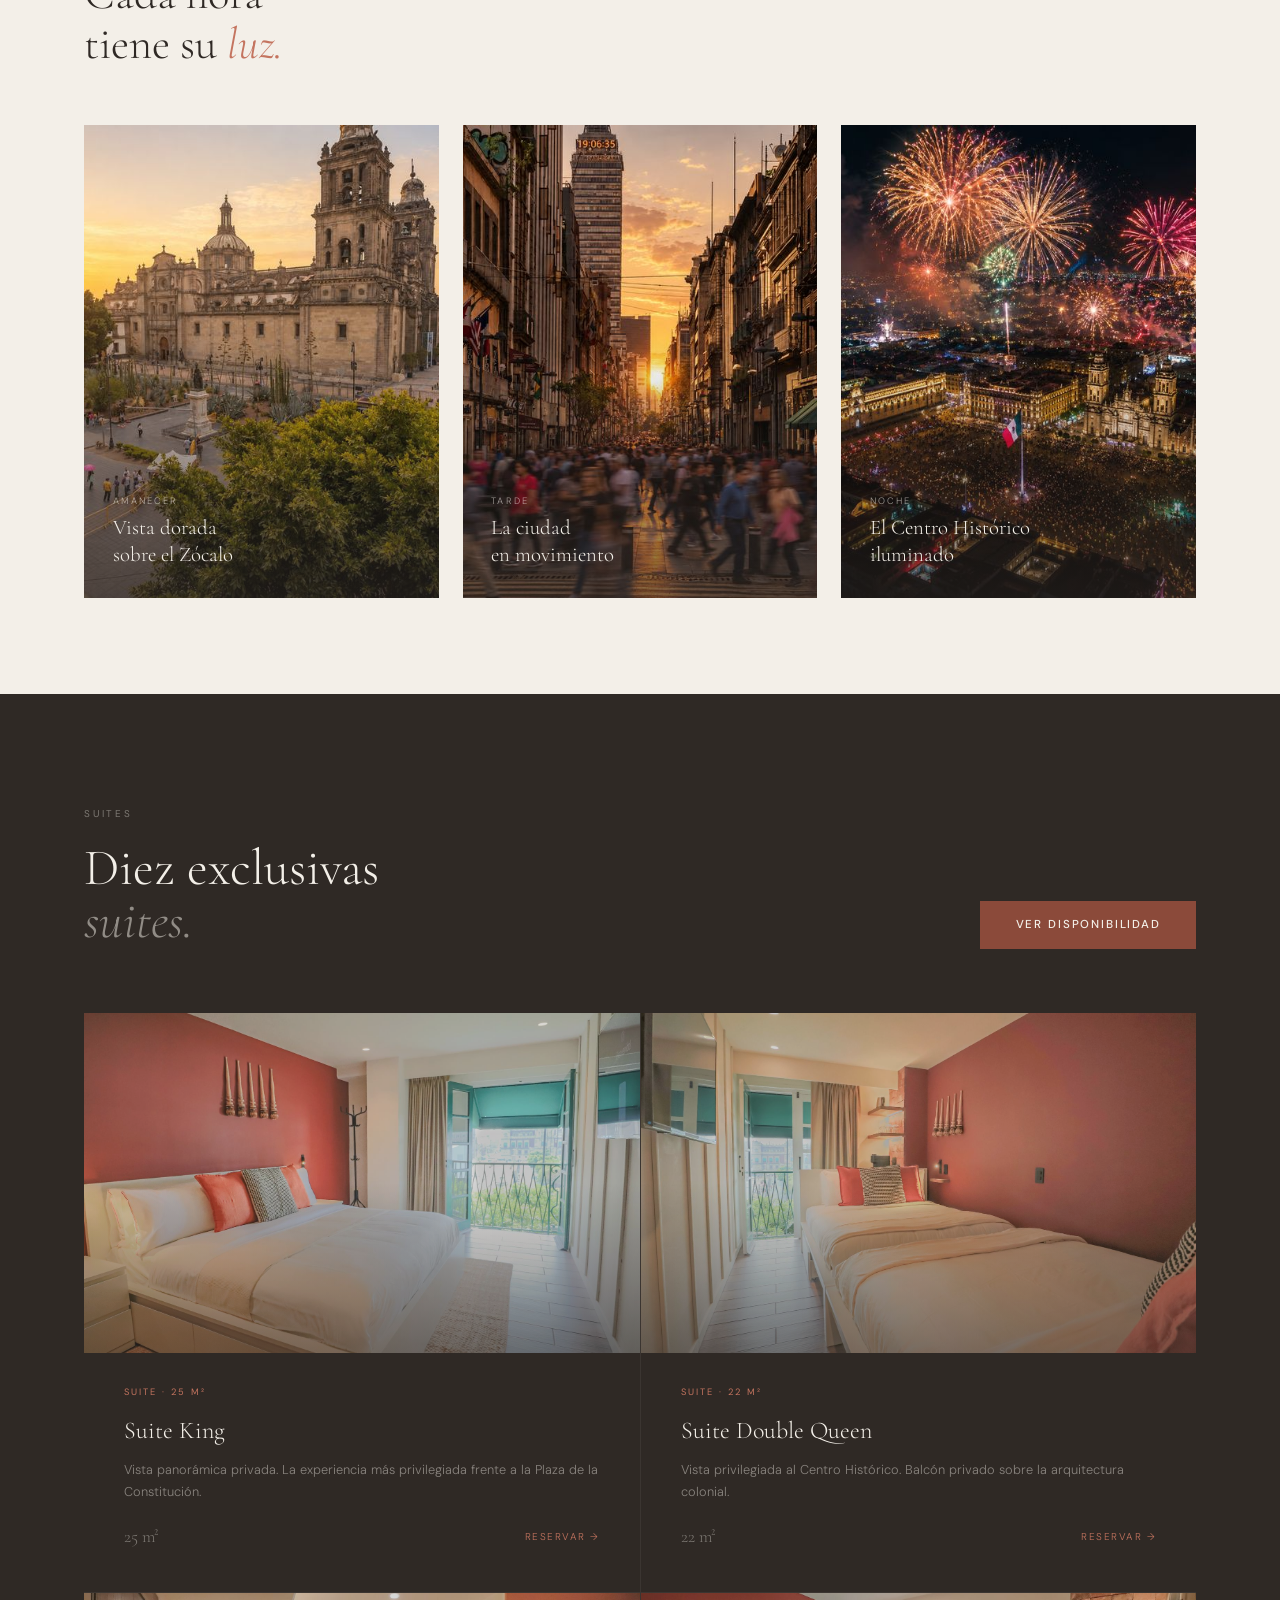
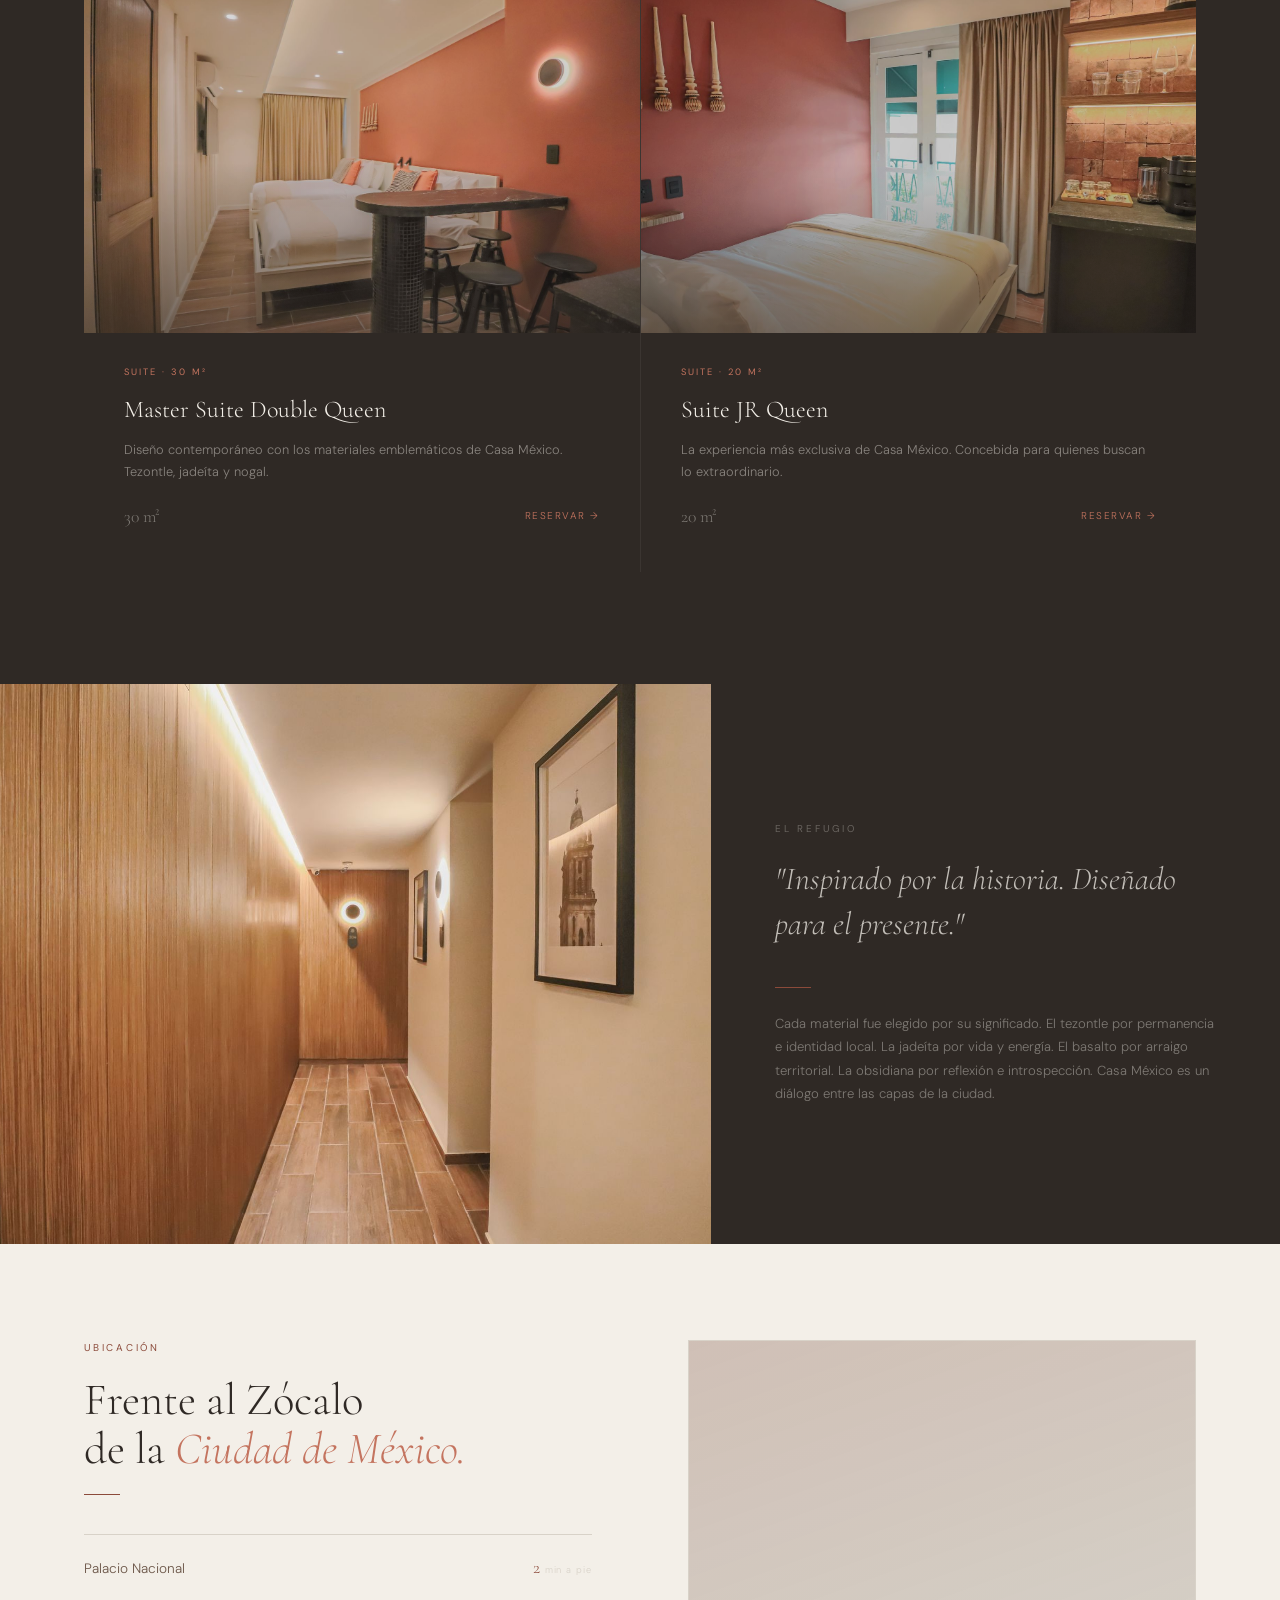
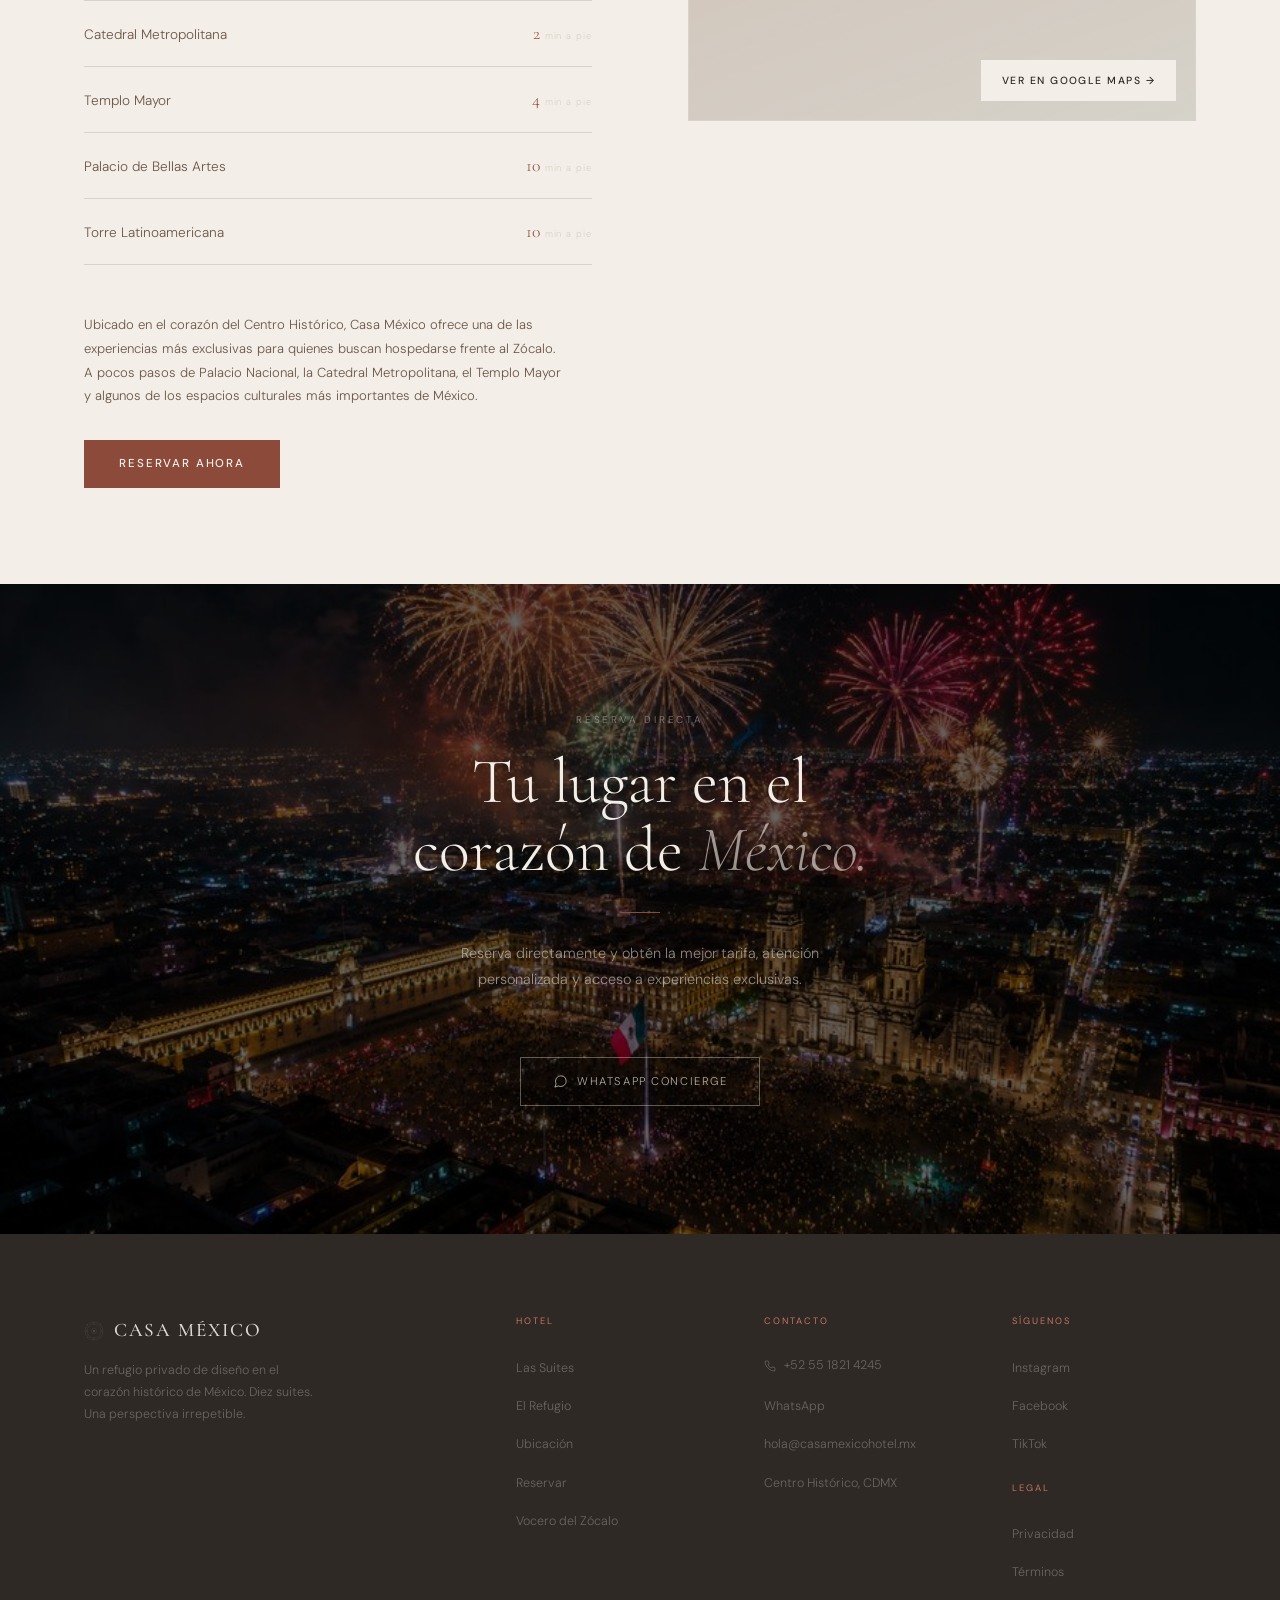
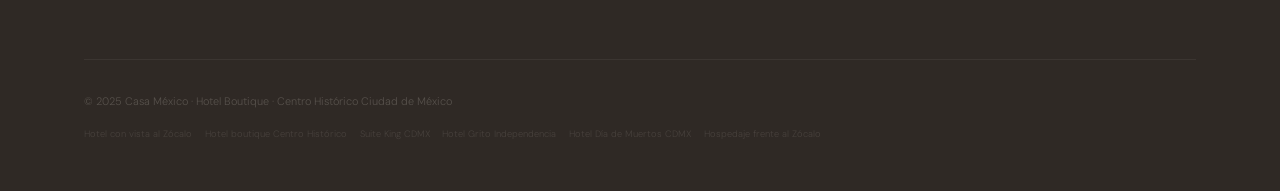
==== commit e559e85d: "Add files via upload" ====
--- a/index.html
+++ b/index.html
@@ -1,6 +1,13 @@
 <!DOCTYPE html>
 <html lang="es">
 <head>
+<!-- Google Tag Manager -->
+<script>(function(w,d,s,l,i){w[l]=w[l]||[];w[l].push({'gtm.start':
+new Date().getTime(),event:'gtm.js'});var f=d.getElementsByTagName(s)[0],
+j=d.createElement(s),dl=l!='dataLayer'?'&l='+l:'';j.async=true;j.src=
+'https://www.googletagmanager.com/gtm.js?id='+i+dl;f.parentNode.insertBefore(j,f);
+})(window,document,'script','dataLayer','GTM-WZGLNSL8');</script>
+<!-- End Google Tag Manager -->
 <meta charset="UTF-8">
 <link rel="icon" type="image/x-icon" href="images/favicon.ico">
 <meta name="viewport" content="width=device-width, initial-scale=1.0">
@@ -58,6 +65,10 @@
 </script>
 </head>
 <body>
+<!-- Google Tag Manager (noscript) -->
+<noscript><iframe src="https://www.googletagmanager.com/ns.html?id=GTM-WZGLNSL8"
+height="0" width="0" style="display:none;visibility:hidden"></iframe></noscript>
+<!-- End Google Tag Manager (noscript) -->
 
 <!-- NAV -->
 <nav id="nav">
@@ -69,6 +80,7 @@
     <li><a href="#suites">Suites</a></li>
     <li><a href="#ubicacion">Ubicación</a></li>
     <li><a href="#refugio">El Refugio</a></li>
+    <li><a href="blog/index.html">Vocero del Zócalo</a></li>
   </ul>
   <a href="#reservar" class="nav-cta">Reservar</a>
   <button class="hamburger" id="hamburger" aria-label="Menú">
@@ -198,11 +210,11 @@
           <div class="suite-img-overlay"></div>
         </div>
         <div class="suite-body">
-          <span class="suite-type">Suite · 30 m²</span>
+          <span class="suite-type">Suite · 22 m²</span>
           <h3 class="suite-name">Suite Double Queen</h3>
           <p class="suite-desc">Vista privilegiada al Centro Histórico. Balcón privado sobre la arquitectura colonial.</p>
           <div class="suite-meta">
-            <span class="suite-size">30 m²</span>
+            <span class="suite-size">22 m²</span>
             <span class="suite-link">Reservar →</span>
           </div>
         </div>
@@ -326,7 +338,7 @@
     <div class="footer-top">
       <div>
         <div class="footer-brand-name">
-          <svg width="20" height="20" viewBox="0 0 80 80" fill="none" aria-hidden="true"><circle cx="40" cy="40" r="36" stroke="rgba(243,239,232,.4)" stroke-width="1.2"/><circle cx="40" cy="40" r="4" fill="rgba(243,239,232,.4)"/><line x1="40" y1="4" x2="40" y2="14" stroke="rgba(243,239,232,.4)" stroke-width="1.2"/><line x1="40" y1="66" x2="40" y2="76" stroke="rgba(243,239,232,.4)" stroke-width="1.2"/><line x1="4" y1="40" x2="14" y2="40" stroke="rgba(243,239,232,.4)" stroke-width="1.2"/><line x1="66" y1="40" x2="76" y2="40" stroke="rgba(243,239,232,.4)" stroke-width="1.2"/></svg>
+          <svg width="20" height="20" viewBox="0 0 80 80" fill="none" aria-hidden="true"><circle cx="40" cy="40" r="36" stroke="rgba(243,239,232,.4)" stroke-width="1.2"/><circle cx="40" cy="40" r="28" stroke="rgba(243,239,232,.4)" stroke-width="1.2"/><circle cx="40" cy="40" r="10" stroke="rgba(243,239,232,.4)" stroke-width="1.2"/><circle cx="40" cy="40" r="4" fill="rgba(243,239,232,.4)"/><line x1="40" y1="4" x2="40" y2="14" stroke="rgba(243,239,232,.4)" stroke-width="1.2"/><line x1="40" y1="66" x2="40" y2="76" stroke="rgba(243,239,232,.4)" stroke-width="1.2"/><line x1="4" y1="40" x2="14" y2="40" stroke="rgba(243,239,232,.4)" stroke-width="1.2"/><line x1="66" y1="40" x2="76" y2="40" stroke="rgba(243,239,232,.4)" stroke-width="1.2"/><circle cx="65.5" cy="14.5" r="1.5" fill="rgba(243,239,232,.4)"/><circle cx="65.5" cy="65.5" r="1.5" fill="rgba(243,239,232,.4)"/><circle cx="14.5" cy="14.5" r="1.5" fill="rgba(243,239,232,.4)"/><circle cx="14.5" cy="65.5" r="1.5" fill="rgba(243,239,232,.4)"/></svg>
           Casa México
         </div>
         <p class="footer-tagline">Un refugio privado de diseño en el corazón histórico de México. Diez suites. Una perspectiva irrepetible.</p>
@@ -338,12 +350,13 @@
           <li><a href="#refugio">El Refugio</a></li>
           <li><a href="#ubicacion">Ubicación</a></li>
           <li><a href="#reservar">Reservar</a></li>
+          <li><a href="blog/index.html">Vocero del Zócalo</a></li>
         </ul>
       </div>
       <div>
         <h4 class="footer-col-title">Contacto</h4>
         <ul class="footer-links">
-          <li><a href="tel:+52550000000">+52 55 0000 0000</a></li>
+          <li><a href="tel:+525518214245" class="footer-phone"><svg width="12" height="12" viewBox="0 0 24 24" fill="none" stroke="currentColor" stroke-width="1.5" aria-hidden="true"><path d="M22 16.92v3a2 2 0 01-2.18 2 19.79 19.79 0 01-8.63-3.07 19.5 19.5 0 01-6-6 19.79 19.79 0 01-3.07-8.67A2 2 0 014.11 2h3a2 2 0 012 1.72c.127.96.361 1.903.7 2.81a2 2 0 01-.45 2.11L8.09 9.91a16 16 0 006 6l1.27-1.27a2 2 0 012.11-.45c.907.339 1.85.573 2.81.7A2 2 0 0122 16.92z"/></svg>+52 55 1821 4245</a></li>
           <li><a href="https://wa.me/525500000000">WhatsApp</a></li>
           <li><a href="mailto:hola@casamexicohotel.mx">hola@casamexicohotel.mx</a></li>
           <li><a href="#">Centro Histórico, CDMX</a></li>
@@ -377,6 +390,10 @@
   </div>
 </footer>
 
+<a href="https://wa.me/525543496735?text=Hola%21%20Estoy%20interesado%20en%20reservar%20en%20Casa%20M%C3%A9xico%20en%20el%20Z%C3%B3calo%20de%20la%20Ciudad%20de%20M%C3%A9xico" class="btn-wa-float" target="_blank" rel="noopener" aria-label="Escríbenos por WhatsApp">
+  <svg viewBox="0 0 32 32" fill="var(--hueso)" aria-hidden="true"><path d="M16.01 3C9.38 3 4 8.38 4 15.01c0 2.3.64 4.45 1.75 6.29L3 29l7.9-2.66a11.9 11.9 0 005.1 1.14h.01c6.63 0 12-5.38 12-12.01C28 8.38 22.63 3 16.01 3zm0 21.8h-.01a9.8 9.8 0 01-4.98-1.36l-.36-.21-4.69 1.58 1.57-4.57-.23-.37a9.75 9.75 0 01-1.5-5.18c0-5.4 4.4-9.79 9.8-9.79 2.62 0 5.08 1.02 6.93 2.88a9.73 9.73 0 012.87 6.92c0 5.4-4.4 9.8-9.8 9.8zm5.36-7.34c-.29-.15-1.73-.85-2-.95-.27-.1-.47-.15-.66.15-.2.29-.76.95-.93 1.15-.17.19-.34.22-.63.07-.29-.15-1.24-.46-2.36-1.46-.87-.78-1.46-1.74-1.63-2.03-.17-.29-.02-.45.13-.6.13-.13.29-.34.44-.51.15-.17.19-.29.29-.49.1-.19.05-.36-.02-.51-.07-.15-.66-1.58-.9-2.17-.24-.57-.48-.5-.66-.51h-.56c-.19 0-.51.07-.78.36-.27.29-1.02 1-1.02 2.44s1.05 2.83 1.19 3.03c.15.19 2.05 3.13 4.97 4.39.69.3 1.23.48 1.65.61.69.22 1.32.19 1.82.11.55-.08 1.73-.71 1.98-1.39.24-.68.24-1.27.17-1.39-.07-.12-.26-.19-.55-.34z"/></svg>
+</a>
+
 <script src="js/script.js" defer></script>
 </body>
 </html>
--- a/css/style.css
+++ b/css/style.css
@@ -24,7 +24,7 @@
 nav.scrolled .nav-logo-mark{filter:brightness(0);opacity:.7}
 .nav-logo-text{font-family:var(--serif);font-size:1rem;font-weight:500;letter-spacing:.12em;color:var(--hueso);text-transform:uppercase;transition:color .4s}
 nav.scrolled .nav-logo-text{color:var(--cafe)}
-.nav-links{display:flex;gap:2.5rem;list-style:none}
+.nav-links{display:flex;gap:2rem;list-style:none}
 .nav-links a{color:rgba(243,239,232,.85);text-decoration:none;font-size:.72rem;letter-spacing:.15em;text-transform:uppercase;font-weight:400;transition:color .4s}
 .nav-links a:hover{color:var(--hueso)}
 nav.scrolled .nav-links a{color:var(--nogal)}
@@ -147,6 +147,10 @@
 .cierre-ctas{display:flex;gap:1rem;justify-content:center;flex-wrap:wrap}
 .btn-wa{display:inline-flex;align-items:center;gap:.6rem;background:transparent;border:.5px solid rgba(243,239,232,.35);color:rgba(243,239,232,.7);padding:.9rem 2rem;font-family:var(--sans);font-size:.7rem;letter-spacing:.14em;text-transform:uppercase;text-decoration:none;transition:all .2s}
 .btn-wa:hover{border-color:var(--hueso);color:var(--hueso)}
+.btn-wa-float{position:fixed;left:1.6rem;bottom:1.6rem;z-index:999;width:56px;height:56px;border-radius:50%;background:var(--musgo);display:flex;align-items:center;justify-content:center;box-shadow:0 6px 20px rgba(47,41,37,.25);transition:background .25s,transform .25s}
+.btn-wa-float:hover{background:var(--terracota);transform:translateY(-2px)}
+.btn-wa-float svg{width:26px;height:26px}
+@media (max-width:640px){.btn-wa-float{left:1.1rem;bottom:1.1rem;width:50px;height:50px}.btn-wa-float svg{width:23px;height:23px}}
 
 /* FOOTER */
 footer{background:var(--cafe);padding:5rem 0 3rem}
@@ -159,6 +163,7 @@
 .footer-links li{margin-bottom:.7rem}
 .footer-links a{font-size:.78rem;color:rgba(243,239,232,.3);text-decoration:none;transition:color .2s;font-weight:300}
 .footer-links a:hover{color:rgba(243,239,232,.7)}
+.footer-phone{display:inline-flex;align-items:center;gap:.5rem}
 .footer-bottom{border-top:.5px solid rgba(243,239,232,.06);padding-top:2rem;display:flex;justify-content:space-between;align-items:center;flex-wrap:wrap;gap:1rem}
 .footer-copy{font-size:.68rem;color:rgba(243,239,232,.2);font-weight:300}
 .footer-seo{display:flex;flex-wrap:wrap;gap:.8rem}
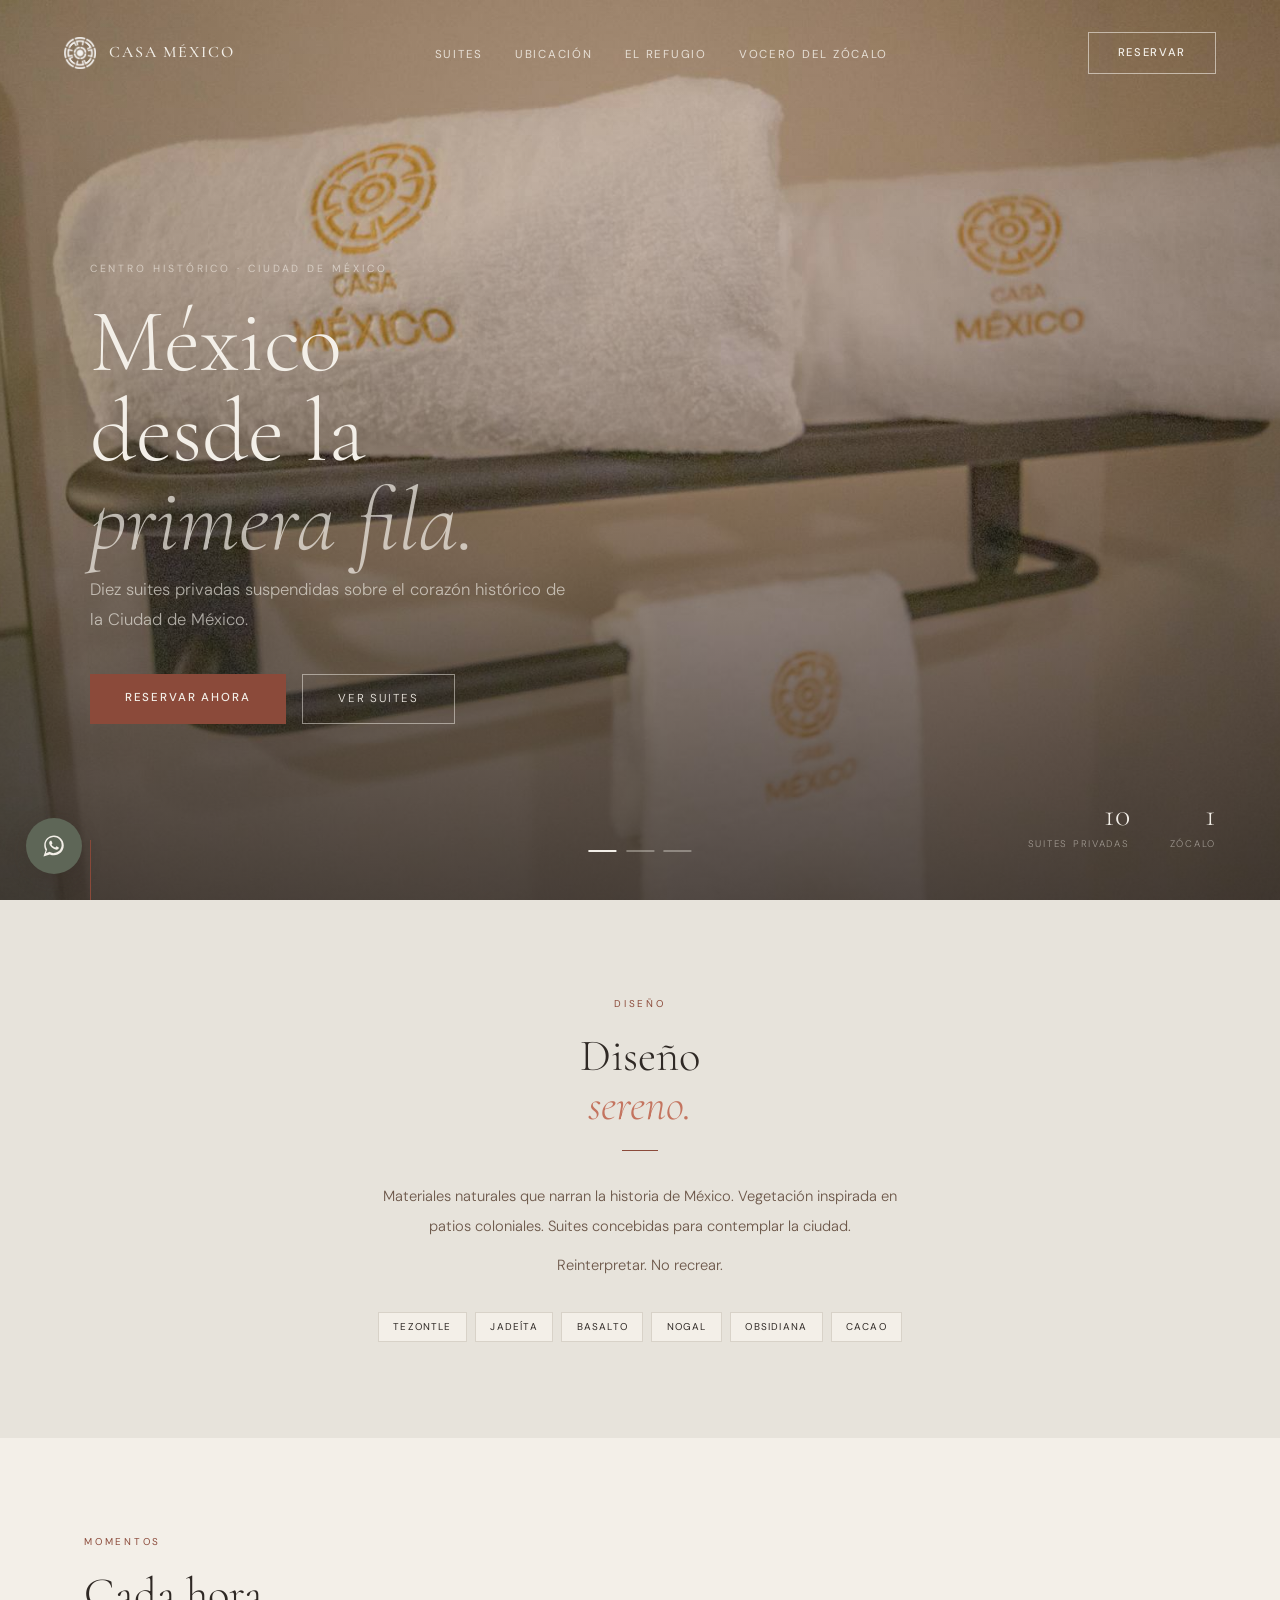
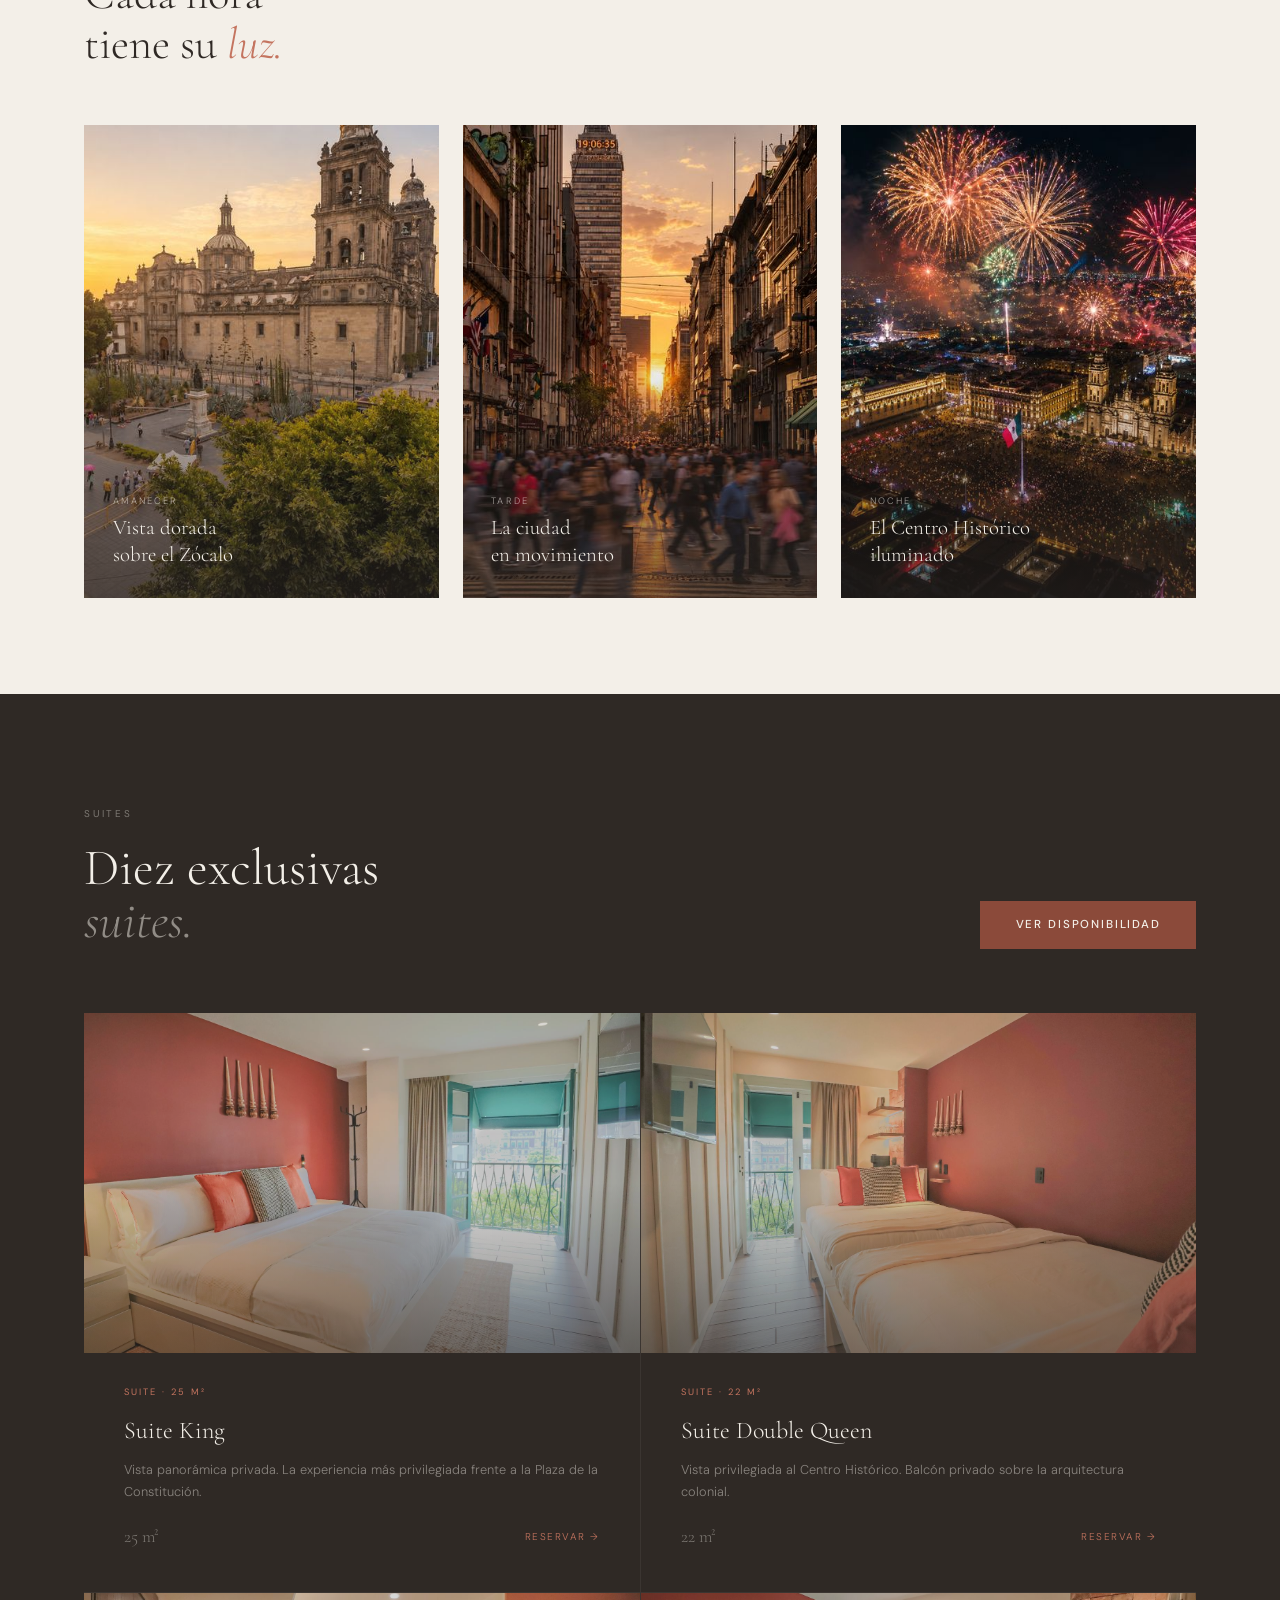
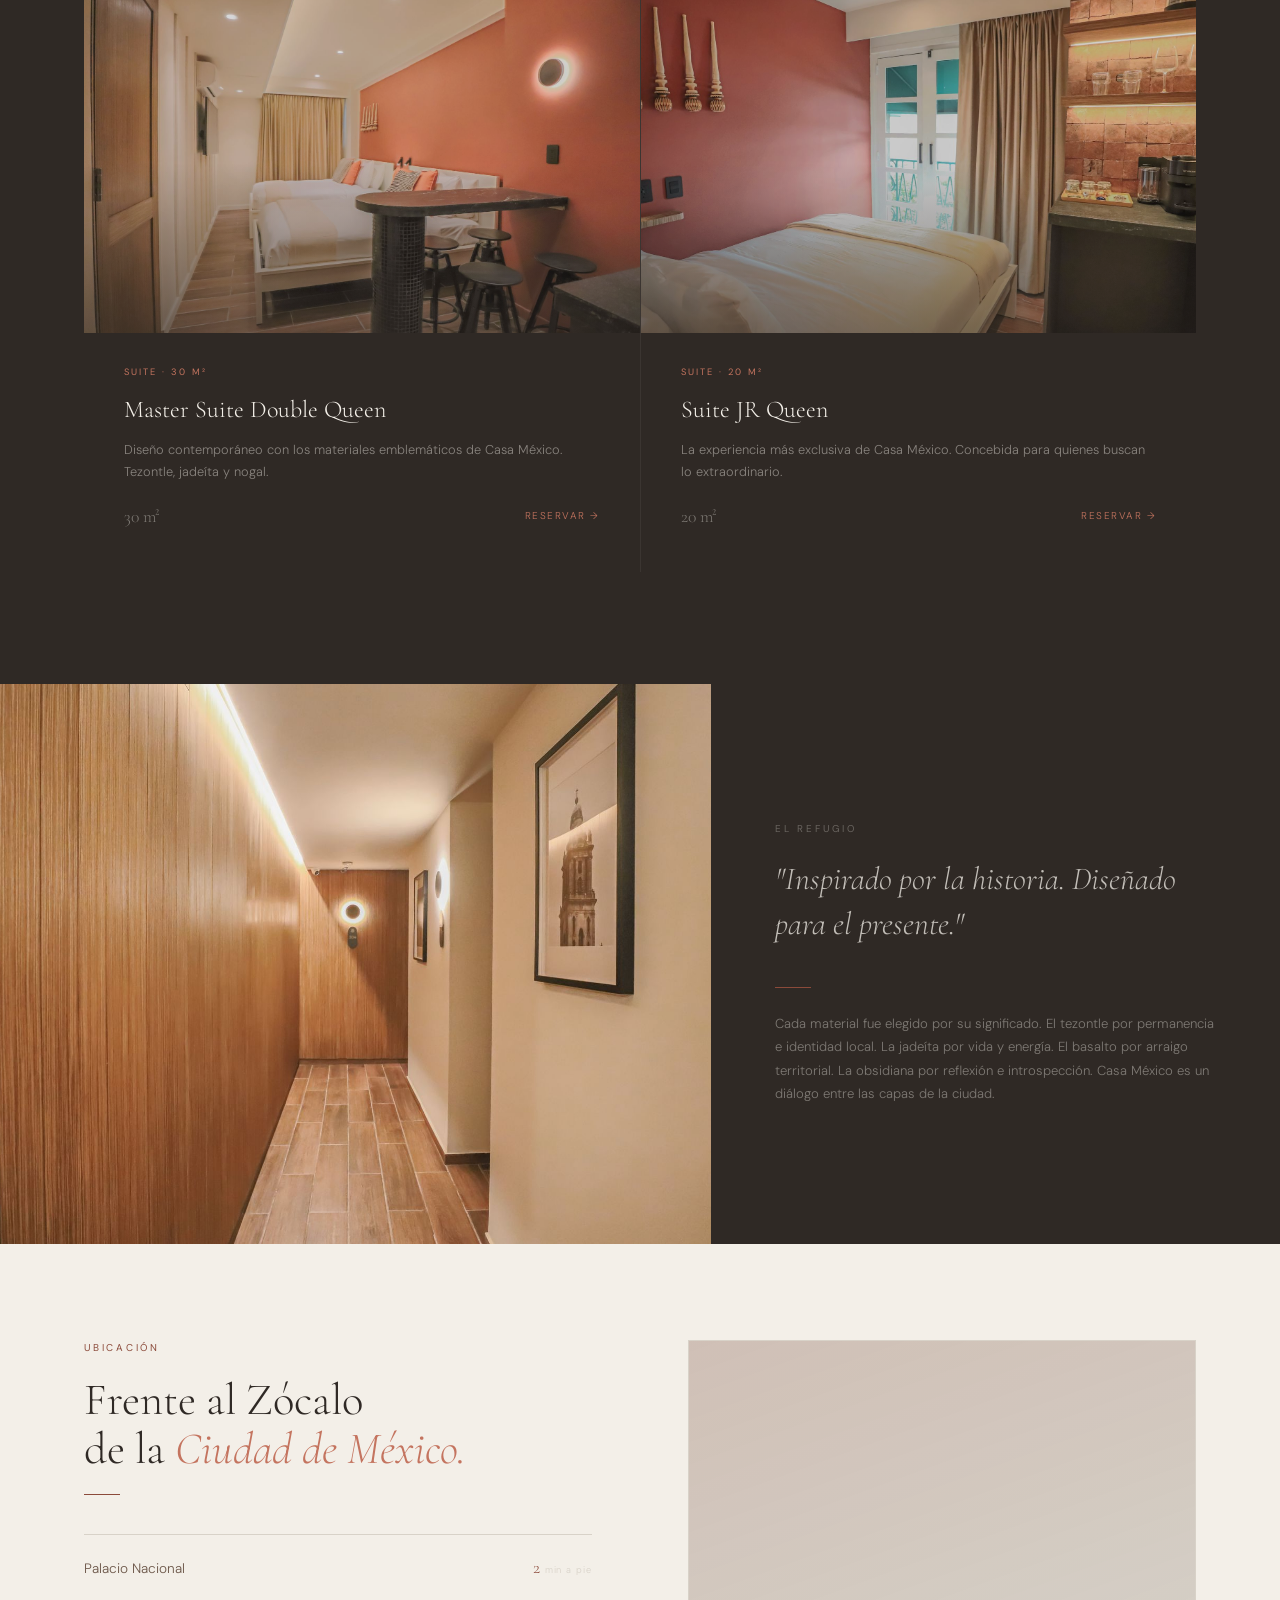
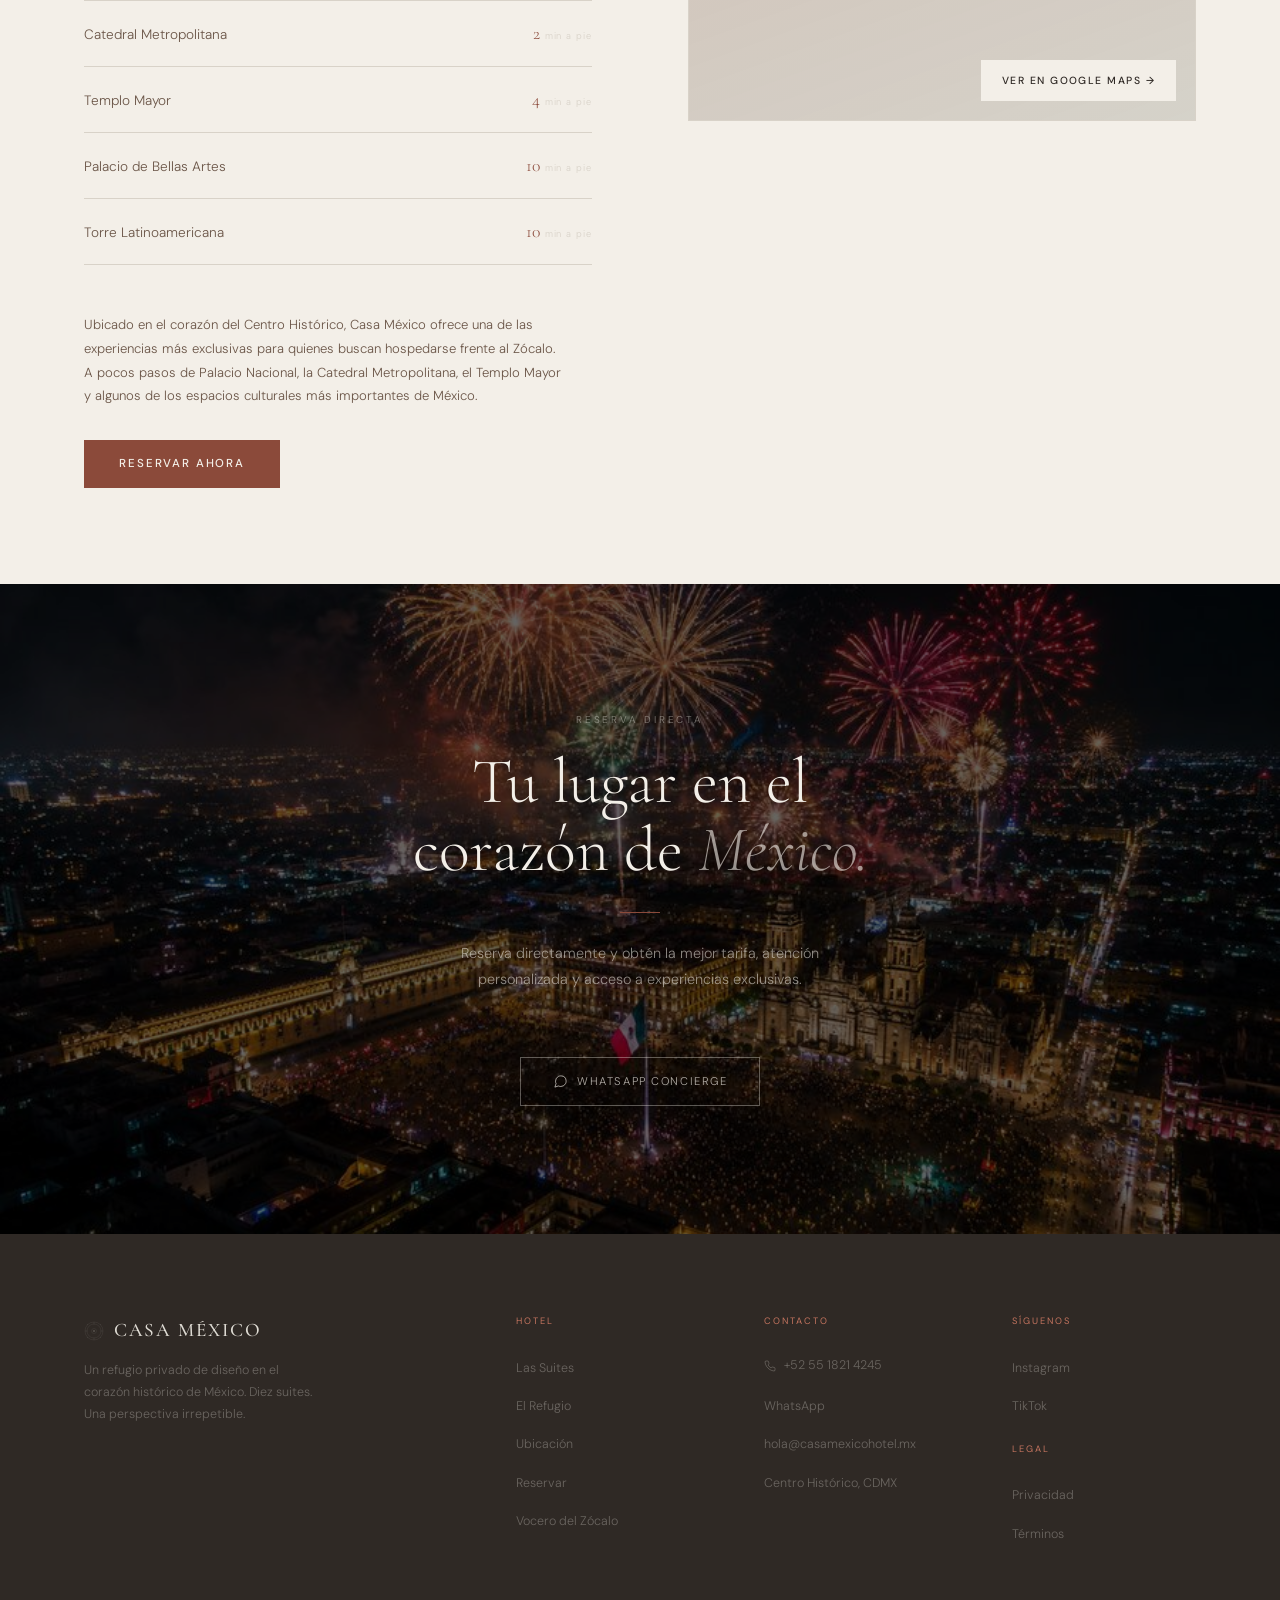
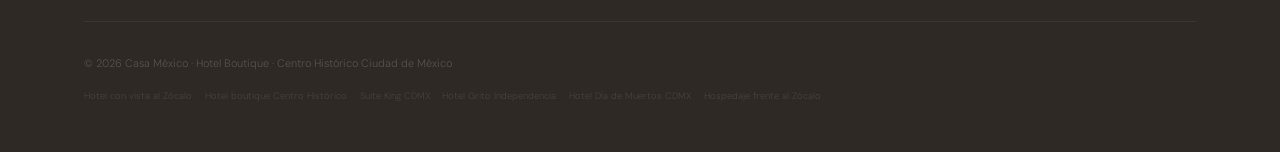
==== commit caae7b88: "Add files via upload" ====
--- a/index.html
+++ b/index.html
@@ -44,22 +44,129 @@
   "@context": "https://schema.org",
   "@type": "Hotel",
   "name": "Casa México Suites",
-  "description": "Hotel boutique de diez suites privadas frente al Zócalo, en el Centro Histórico de la Ciudad de México.",
-  "image": "https://www.lacasamexico.com/images/hero/hero-02-zocalo.jpg",
+  "description": "Hotel boutique speakeasy de diez suites privadas frente al Zócalo, en el Centro Histórico de la Ciudad de México. Diseño con materiales prehispánicos: tezontle, jadeíta y obsidiana.",
+  "image": [
+    "https://www.lacasamexico.com/images/hero/hero-02-zocalo.jpg",
+    "https://www.lacasamexico.com/images/momentos/momento-01-amanecer.jpg",
+    "https://www.lacasamexico.com/images/suites/suite-king.jpg"
+  ],
   "url": "https://www.lacasamexico.com/",
   "telephone": "+52-55-1821-4245",
+  "email": "hola@casamexicohotel.mx",
   "priceRange": "$$$",
+  "numberOfRooms": 10,
+  "checkinTime": "15:00",
+  "checkoutTime": "12:00",
+  "starRating": {
+    "@type": "Rating",
+    "ratingValue": "4"
+  },
   "address": {
     "@type": "PostalAddress",
     "streetAddress": "Centro Histórico",
     "addressLocality": "Ciudad de México",
-    "addressRegion": "CDMX",
+    "addressRegion": "Ciudad de México",
+    "postalCode": "06000",
     "addressCountry": "MX"
   },
+  "geo": {
+    "@type": "GeoCoordinates",
+    "latitude": 19.4326,
+    "longitude": -99.1332
+  },
+  "hasMap": "https://maps.google.com/?q=Zocalo+Centro+Historico+Ciudad+de+Mexico",
   "amenityFeature": [
-    { "@type": "LocationFeatureSpecification", "name": "Vista al Zócalo" },
-    { "@type": "LocationFeatureSpecification", "name": "Diseño boutique" },
-    { "@type": "LocationFeatureSpecification", "name": "Reservación directa" }
+    { "@type": "LocationFeatureSpecification", "name": "Vista al Zócalo", "value": true },
+    { "@type": "LocationFeatureSpecification", "name": "Acceso speakeasy exclusivo", "value": true },
+    { "@type": "LocationFeatureSpecification", "name": "Diseño boutique con materiales prehispánicos", "value": true },
+    { "@type": "LocationFeatureSpecification", "name": "Reservación directa sin intermediarios", "value": true },
+    { "@type": "LocationFeatureSpecification", "name": "WhatsApp Concierge", "value": true },
+    { "@type": "LocationFeatureSpecification", "name": "A 2 minutos del Palacio Nacional", "value": true },
+    { "@type": "LocationFeatureSpecification", "name": "A 2 minutos de la Catedral Metropolitana", "value": true },
+    { "@type": "LocationFeatureSpecification", "name": "A 4 minutos del Templo Mayor", "value": true }
+  ],
+  "sameAs": [
+    "https://www.instagram.com/casamexicozocalo",
+    "https://www.tiktok.com/@casamexicozocalo"
+  ],
+  "containsPlace": [
+    {
+      "@type": "HotelRoom",
+      "name": "Suite King",
+      "description": "Vista panorámica privada frente a la Plaza de la Constitución. La experiencia más privilegiada del hotel.",
+      "floorSize": { "@type": "QuantitativeValue", "value": 25, "unitCode": "MTK" },
+      "bed": { "@type": "BedDetails", "numberOfBeds": 1, "typeOfBed": "King" }
+    },
+    {
+      "@type": "HotelRoom",
+      "name": "Suite Double Queen",
+      "description": "Vista privilegiada al Centro Histórico con balcón privado sobre la arquitectura colonial.",
+      "floorSize": { "@type": "QuantitativeValue", "value": 22, "unitCode": "MTK" },
+      "bed": { "@type": "BedDetails", "numberOfBeds": 2, "typeOfBed": "Queen" }
+    },
+    {
+      "@type": "HotelRoom",
+      "name": "Master Suite Double Queen",
+      "description": "Diseño contemporáneo con los materiales emblemáticos de Casa México: tezontle, jadeíta y nogal.",
+      "floorSize": { "@type": "QuantitativeValue", "value": 30, "unitCode": "MTK" },
+      "bed": { "@type": "BedDetails", "numberOfBeds": 2, "typeOfBed": "Queen" }
+    },
+    {
+      "@type": "HotelRoom",
+      "name": "Suite JR Queen",
+      "description": "La experiencia más exclusiva de Casa México. Concebida para quienes buscan lo extraordinario.",
+      "floorSize": { "@type": "QuantitativeValue", "value": 20, "unitCode": "MTK" },
+      "bed": { "@type": "BedDetails", "numberOfBeds": 1, "typeOfBed": "Queen" }
+    }
+  ]
+}
+</script>
+
+<script type="application/ld+json">
+{
+  "@context": "https://schema.org",
+  "@type": "FAQPage",
+  "mainEntity": [
+    {
+      "@type": "Question",
+      "name": "¿Dónde está ubicado Casa México?",
+      "acceptedAnswer": {
+        "@type": "Answer",
+        "text": "Casa México está ubicado en el Centro Histórico de la Ciudad de México, frente al Zócalo (Plaza de la Constitución), a 2 minutos a pie del Palacio Nacional y la Catedral Metropolitana, y a 4 minutos del Templo Mayor."
+      }
+    },
+    {
+      "@type": "Question",
+      "name": "¿Cuántas suites tiene Casa México?",
+      "acceptedAnswer": {
+        "@type": "Answer",
+        "text": "Casa México cuenta con 10 suites privadas, incluyendo Suite King (25 m²), Suite Double Queen (22 m²), Master Suite Double Queen (30 m²) y Suite JR Queen (20 m²)."
+      }
+    },
+    {
+      "@type": "Question",
+      "name": "¿Qué hace especial a Casa México?",
+      "acceptedAnswer": {
+        "@type": "Answer",
+        "text": "Casa México es el único hotel speakeasy boutique frente al Zócalo de la Ciudad de México. Su acceso es discreto y exclusivo, y su diseño está inspirado en materiales prehispánicos: tezontle, jadeíta, basalto y obsidiana. Ofrece reservación directa con la mejor tarifa garantizada."
+      }
+    },
+    {
+      "@type": "Question",
+      "name": "¿Cuál es el horario de check-in y check-out?",
+      "acceptedAnswer": {
+        "@type": "Answer",
+        "text": "El check-in es a partir de las 15:00 horas y el check-out es hasta las 12:00 horas."
+      }
+    },
+    {
+      "@type": "Question",
+      "name": "¿Cómo reservar en Casa México?",
+      "acceptedAnswer": {
+        "@type": "Answer",
+        "text": "Puedes reservar directamente en lacasamexico.com para obtener la mejor tarifa, o contactarnos por WhatsApp al +52 55 4349 6735. También puedes escribirnos a hola@casamexicohotel.mx."
+      }
+    }
   ]
 }
 </script>
@@ -98,7 +205,8 @@
   <div class="hero-overlay"></div>
   <div class="hero-content">
     <p class="hero-eyebrow">Centro Histórico · Ciudad de México</p>
-    <h1 class="hero-hl">México<br>desde la<br><em>primera fila.</em></h1>
+    <h1 class="sr-only">Casa México — Hotel Boutique Speakeasy frente al Zócalo, Centro Histórico Ciudad de México</h1>
+    <p class="hero-hl" aria-hidden="true">México<br>desde la<br><em>primera fila.</em></p>
     <p class="hero-sub">Diez suites privadas suspendidas sobre el corazón histórico de la Ciudad de México.</p>
     <div class="hero-actions">
       <a href="#reservar" class="btn-primary">Reservar ahora</a>
@@ -151,7 +259,7 @@
     <h2 class="section-title reveal">Cada hora<br>tiene su <em>luz.</em></h2>
     <div class="momentos-grid reveal">
       <div class="momento-item">
-        <img src="images/momentos/momento-01-amanecer.jpg" alt="Amanecer sobre el Zócalo">
+        <img src="images/momentos/momento-01-amanecer.jpg" alt="Amanecer sobre el Zócalo de la Ciudad de México visto desde Casa México Hotel Boutique">
         <div class="momento-overlay"></div>
         <div class="momento-caption">
           <span class="momento-label">Amanecer</span>
@@ -159,7 +267,7 @@
         </div>
       </div>
       <div class="momento-item">
-        <img src="images/momentos/momento-02-tarde.jpg" alt="La tarde en el Centro Histórico">
+        <img src="images/momentos/momento-02-tarde.jpg" alt="Tarde en el Centro Histórico de la Ciudad de México — vista desde Casa México">
         <div class="momento-overlay"></div>
         <div class="momento-caption">
           <span class="momento-label">Tarde</span>
@@ -167,7 +275,7 @@
         </div>
       </div>
       <div class="momento-item">
-        <img src="images/momentos/momento-03-noche.jpg" alt="El Centro Histórico iluminado de noche">
+        <img src="images/momentos/momento-03-noche.jpg" alt="Centro Histórico de la Ciudad de México iluminado de noche — Casa México speakeasy hotel">
         <div class="momento-overlay"></div>
         <div class="momento-caption">
           <span class="momento-label">Noche</span>
@@ -191,7 +299,7 @@
     <div class="suites-grid reveal">
       <a href="#reservar" class="suite-card">
         <div class="suite-img">
-          <img src="images/suites/suite-king.jpg" alt="Suite King">
+          <img src="images/suites/suite-king.jpg" alt="Suite King con vista al Zócalo — Casa México Hotel Boutique Centro Histórico CDMX">
           <div class="suite-img-overlay"></div>
         </div>
         <div class="suite-body">
@@ -206,7 +314,7 @@
       </a>
       <a href="#reservar" class="suite-card">
         <div class="suite-img">
-          <img src="images/suites/suite-double-queen.jpg" alt="Suite Double Queen">
+          <img src="images/suites/suite-double-queen.jpg" alt="Suite Double Queen con balcón y vista colonial — Hotel Boutique Zócalo Ciudad de México">
           <div class="suite-img-overlay"></div>
         </div>
         <div class="suite-body">
@@ -221,7 +329,7 @@
       </a>
       <a href="#reservar" class="suite-card">
         <div class="suite-img">
-          <img src="images/suites/master-suite-double-queen.jpg" alt="Master Suite Double Queen">
+          <img src="images/suites/master-suite-double-queen.jpg" alt="Master Suite Double Queen diseño boutique tezontle — Casa México Centro Histórico">
           <div class="suite-img-overlay"></div>
         </div>
         <div class="suite-body">
@@ -236,7 +344,7 @@
       </a>
       <a href="#reservar" class="suite-card">
         <div class="suite-img">
-          <img src="images/suites/suite-jr-queen.jpg" alt="Suite JR Queen">
+          <img src="images/suites/suite-jr-queen.jpg" alt="Suite JR Queen exclusiva — Hotel Boutique frente al Zócalo CDMX">
           <div class="suite-img-overlay"></div>
         </div>
         <div class="suite-body">
@@ -257,7 +365,7 @@
 <div class="refugio-section" id="refugio">
   <div class="refugio-grid">
     <div class="refugio-img">
-      <img src="images/refugio/acceso-refugio.jpg" alt="Acceso privado a El Refugio, Casa México">
+      <img src="images/refugio/acceso-refugio.jpg" alt="Acceso privado al lobby de Casa México — Hotel boutique speakeasy en el Zócalo">
     </div>
     <div class="refugio-content">
       <p class="eyebrow" style="color:rgba(243,239,232,.3)" >El Refugio</p>
@@ -314,7 +422,7 @@
 
 <!-- CIERRE / RESERVA -->
 <section class="cierre-section" id="reservar">
-  <img class="cierre-img" src="images/cierre/zocalo-noche.jpg" alt="Vista nocturna del Zócalo desde Casa México">
+  <img class="cierre-img" src="images/cierre/zocalo-noche.jpg" alt="Vista nocturna del Zócalo de la Ciudad de México desde Casa México Hotel Boutique">
   <div class="cierre-content">
     <p class="eyebrow" style="color:rgba(243,239,232,.4)">Reserva directa</p>
     <h2 class="cierre-title">Tu lugar en el<br>corazón de <em>México.</em></h2>
@@ -324,7 +432,7 @@
       <div class="reservar-widget">
         <script type="text/javascript" src="https://resx.octorate.com/octobook/resources/widget/js/form.js" data-sitekey="286c792a217ca7bfc281cea5f27893cb"></script>
       </div>
-      <a href="https://wa.me/525500000000" class="btn-wa">
+      <a href="https://wa.me/525543496735" class="btn-wa">
         <svg width="15" height="15" viewBox="0 0 24 24" fill="none" stroke="currentColor" stroke-width="1.5" aria-hidden="true"><path d="M21 11.5a8.38 8.38 0 01-.9 3.8 8.5 8.5 0 01-7.6 4.7 8.38 8.38 0 01-3.8-.9L3 21l1.9-5.7a8.38 8.38 0 01-.9-3.8 8.5 8.5 0 014.7-7.6 8.38 8.38 0 013.8-.9h.5a8.48 8.48 0 018 8v.5z"/></svg>
         WhatsApp Concierge
       </a>
@@ -357,7 +465,7 @@
         <h4 class="footer-col-title">Contacto</h4>
         <ul class="footer-links">
           <li><a href="tel:+525518214245" class="footer-phone"><svg width="12" height="12" viewBox="0 0 24 24" fill="none" stroke="currentColor" stroke-width="1.5" aria-hidden="true"><path d="M22 16.92v3a2 2 0 01-2.18 2 19.79 19.79 0 01-8.63-3.07 19.5 19.5 0 01-6-6 19.79 19.79 0 01-3.07-8.67A2 2 0 014.11 2h3a2 2 0 012 1.72c.127.96.361 1.903.7 2.81a2 2 0 01-.45 2.11L8.09 9.91a16 16 0 006 6l1.27-1.27a2 2 0 012.11-.45c.907.339 1.85.573 2.81.7A2 2 0 0122 16.92z"/></svg>+52 55 1821 4245</a></li>
-          <li><a href="https://wa.me/525500000000">WhatsApp</a></li>
+          <li><a href="https://wa.me/525543496735">WhatsApp</a></li>
           <li><a href="mailto:hola@casamexicohotel.mx">hola@casamexicohotel.mx</a></li>
           <li><a href="#">Centro Histórico, CDMX</a></li>
         </ul>
@@ -365,9 +473,9 @@
       <div>
         <h4 class="footer-col-title">Síguenos</h4>
         <ul class="footer-links">
-          <li><a href="#">Instagram</a></li>
-          <li><a href="#">Facebook</a></li>
-          <li><a href="#">TikTok</a></li>
+          <li><a href="https://www.instagram.com/casamexicozocalo" target="_blank" rel="noopener">Instagram</a></li>
+          
+          <li><a href="https://www.tiktok.com/@casamexicozocalo" target="_blank" rel="noopener">TikTok</a></li>
         </ul>
         <h4 class="footer-col-title" style="margin-top:1.5rem">Legal</h4>
         <ul class="footer-links">
@@ -377,7 +485,7 @@
       </div>
     </div>
     <div class="footer-bottom">
-      <p class="footer-copy">© 2025 Casa México · Hotel Boutique · Centro Histórico Ciudad de México</p>
+      <p class="footer-copy">© 2026 Casa México · Hotel Boutique · Centro Histórico Ciudad de México</p>
       <div class="footer-seo">
         <a href="#">Hotel con vista al Zócalo</a>
         <a href="#">Hotel boutique Centro Histórico</a>
--- a/css/style.css
+++ b/css/style.css
@@ -225,3 +225,6 @@
 #ui-datepicker-div-octorate .ui-datepicker-today a{border:solid 1px var(--terracota) !important}
 #ui-datepicker-div-octorate .ui-datepicker-buttonpane button{font-family:var(--sans) !important;background:var(--hueso) !important}
 #ui-datepicker-div-octorate .ui-datepicker-buttonpane button[data-handler="today"]:hover{color:var(--terracota) !important}
+
+/* Accesibilidad + SEO: texto visible para buscadores, invisible visualmente */
+.sr-only{position:absolute;width:1px;height:1px;padding:0;margin:-1px;overflow:hidden;clip:rect(0,0,0,0);white-space:nowrap;border:0}
